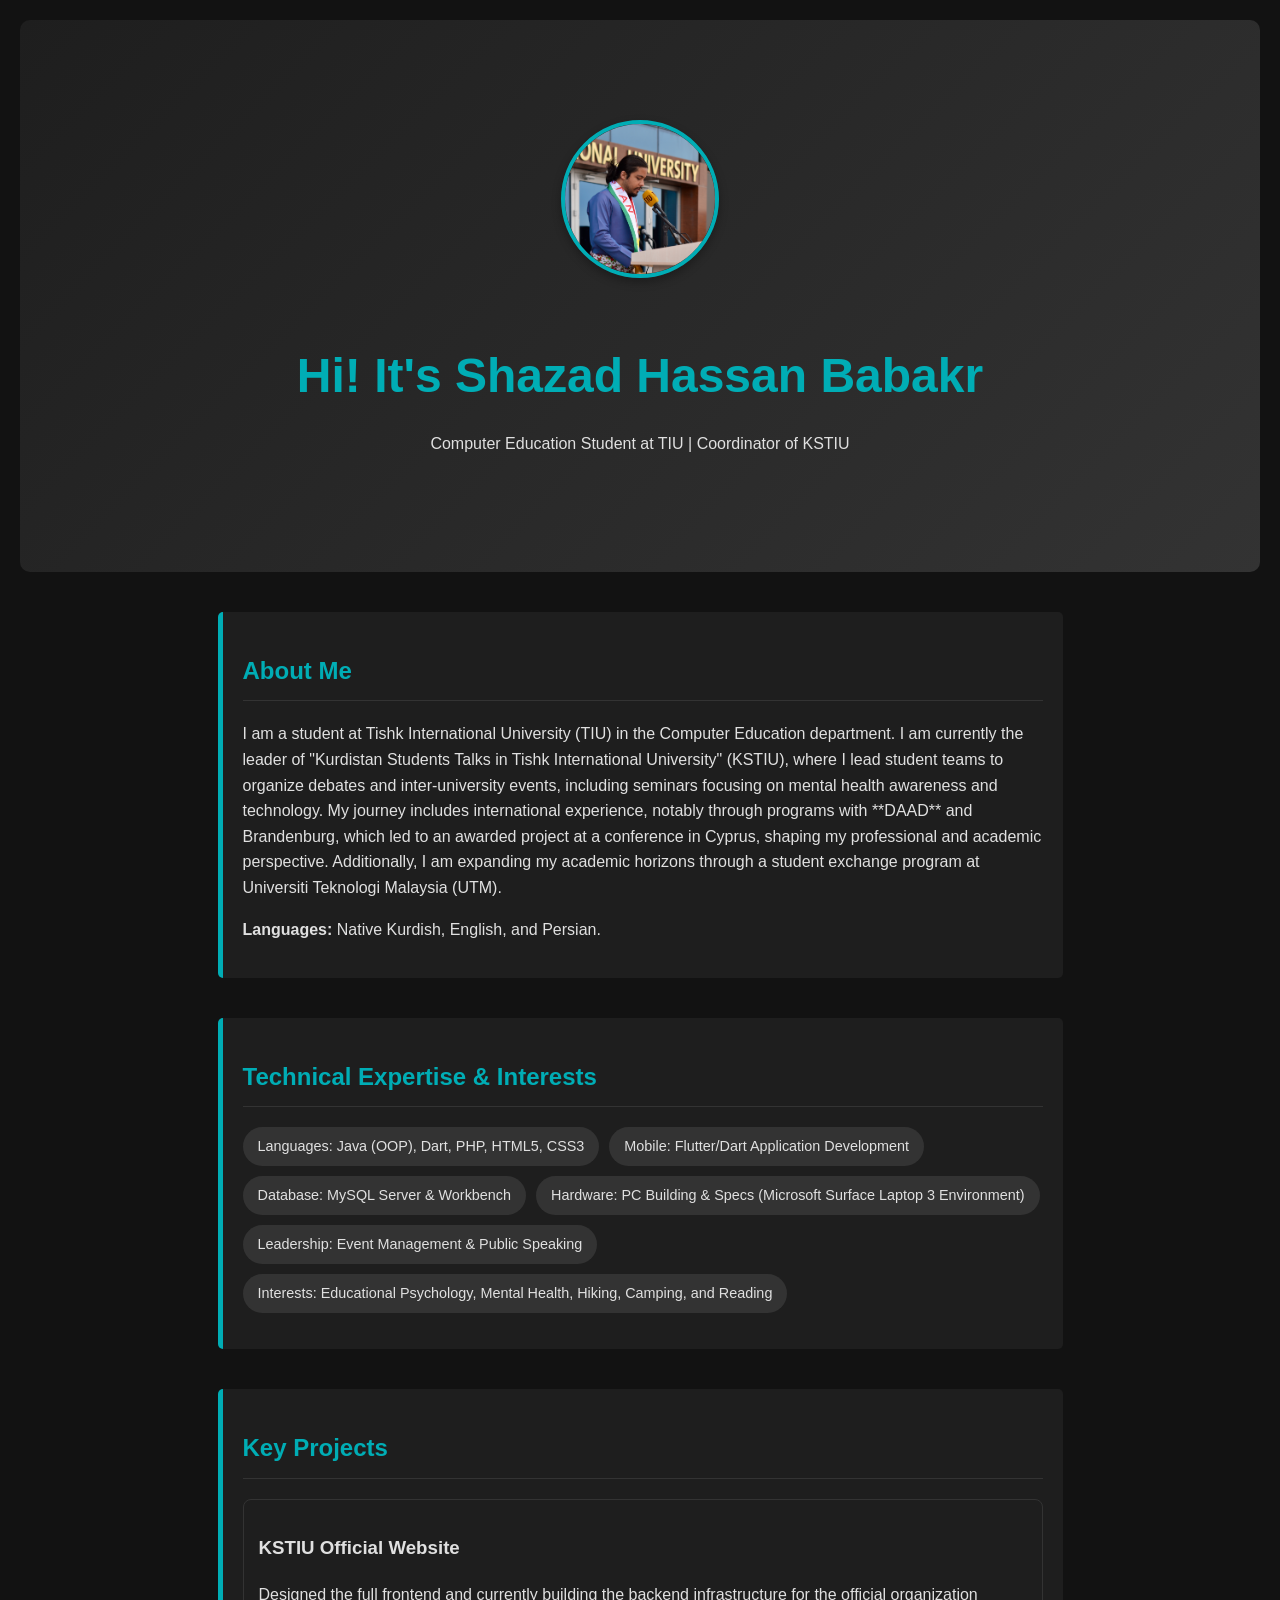
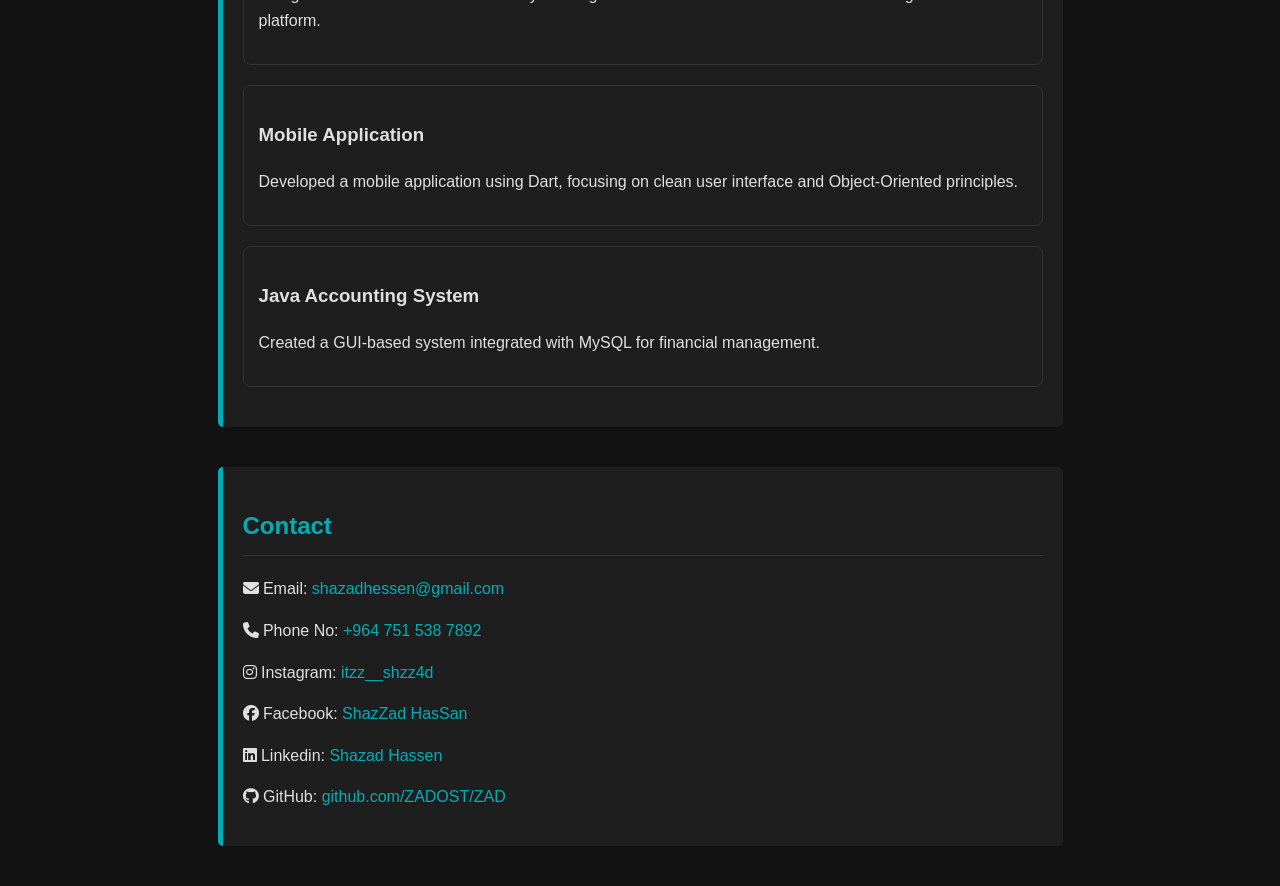
==== index.html @ 03231a44 "Updated index file content" ====
<!DOCTYPE html>
<html lang="en">
<head>
    <meta charset="UTF-8">
    <meta name="viewport" content="width=device-width, initial-scale=1.0">
    <title>ZAD | Personal Portfolio</title>
    <link rel="stylesheet" href="style.css">
    <link rel="stylesheet" href="https://cdnjs.cloudflare.com/ajax/libs/font-awesome/6.5.1/css/all.min.css">
</head>
<body>

    <header class="hero">
        <img src="mypic.jpg" alt="Shazad Hassan Babakr" class="profile-img">
        <h1>Hi! It's Shazad Hassan Babakr</h1>
        <p>Computer Education Student at TIU | Coordinator of KSTIU</p>
    </header>

    <section id="about">
        <h2>About Me</h2>
        <p>
            I am a student at Tishk International University (TIU) in the Computer Education department. 
            I am currently the leader of "Kurdistan Students Talks in Tishk International University" (KSTIU), 
            where I lead student teams to organize debates and inter-university events, including seminars focusing on mental health awareness and technology. 
            My journey includes international experience, notably through programs with **DAAD** and Brandenburg, which led to an awarded project at a conference in Cyprus, shaping my professional and academic perspective. 
            Additionally, I am expanding my academic horizons through a student exchange program at Universiti Teknologi Malaysia (UTM).
        </p>
        <p><strong>Languages:</strong> Native Kurdish, English, and Persian.</p>
    </section>

    <section id="skills">
        <h2>Technical Expertise & Interests</h2>
        <ul>
            <li>Languages: Java (OOP), Dart, PHP, HTML5, CSS3</li>
            <li>Mobile: Flutter/Dart Application Development</li>
            <li>Database: MySQL Server & Workbench</li>
            <li>Hardware: PC Building & Specs (Microsoft Surface Laptop 3 Environment)</li>
            <li>Leadership: Event Management & Public Speaking</li>
            <li>Interests: Educational Psychology, Mental Health, Hiking, Camping, and Reading</li>
        </ul>
    </section>

    <section id="projects">
        <h2>Key Projects</h2>
        <div class="project-card">
            <h3>KSTIU Official Website</h3>
            <p>Designed the full frontend and currently building the backend infrastructure for the official organization platform.</p>
        </div>
        <div class="project-card">
            <h3>Mobile Application</h3>
            <p>Developed a mobile application using Dart, focusing on clean user interface and Object-Oriented principles.</p>
        </div>
        <div class="project-card">
            <h3>Java Accounting System</h3>
            <p>Created a GUI-based system integrated with MySQL for financial management.</p>
        </div>
    </section>

    <footer id="contact">
        <h2>Contact</h2>
        <p><i class="fa-solid fa-envelope"></i> Email: <a href="mailto:shazadhessen@gmail.com">shazadhessen@gmail.com</a></p>
        <p><i class="fa-solid fa-phone"></i> Phone No: <a href="tel:+9647515387892">+964 751 538 7892</a></p>
        <p><i class="fa-brands fa-instagram"></i> Instagram: <a href="https://www.instagram.com/itzz__shzz4d/" target="_blank" rel="noopener">itzz__shzz4d</a></p>
        <p><i class="fa-brands fa-facebook"></i> Facebook: <a href="https://web.facebook.com/shazadhessen" target="_blank" rel="noopener">ShazZad HasSan</a></p>
        <p><i class="fa-brands fa-linkedin"></i> Linkedin: <a href="https://www.linkedin.com/in/shazad-hassan" target="_blank" rel="noopener">Shazad Hassen</a></p>
        <p><i class="fa-brands fa-github"></i> GitHub: <a href="https://github.com/ZADOST/ZAD">github.com/ZADOST/ZAD</a></p>
    </footer>

</body>
</html>
---- style.css ----
body {
    font-family: 'Segoe UI', Tahoma, Geneva, Verdana, sans-serif;
    line-height: 1.6;
    margin: 0;
    background-color: #121212;
    color: #e0e0e0;
    padding: 0 20px;
}

.profile-img {
    width: 150px;
    height: 150px;
    border-radius: 50%; 
    border: 4px solid #00adb5;
    margin-bottom: 20px;
    object-fit: cover; 
    box-shadow: 0 4px 10px rgba(0,0,0,0.3);
}

.hero {
    text-align: center;
    padding: 100px 20px;
    background: linear-gradient(135deg, #1e1e1e, #333);
    border-radius: 10px;
    margin-top: 20px;
}

.hero h1 {
    font-size: 3rem;
    color: #00adb5; 
    margin-bottom: 10px;
}

section, footer {
    max-width: 800px;
    margin: 40px auto;
    padding: 20px;
    background: #1e1e1e;
    border-left: 5px solid #00adb5;
    border-radius: 5px;
}

h2 {
    color: #00adb5;
    border-bottom: 1px solid #333;
    padding-bottom: 10px;
}

ul {
    list-style: none;
    padding: 0;
    display: flex;
    flex-wrap: wrap;
    gap: 10px;
}

li {
    background: #333;
    padding: 8px 15px;
    border-radius: 20px;
    font-size: 0.9rem;
}

.project-card {
    margin-bottom: 20px;
    padding: 15px;
    border: 1px solid #333;
    border-radius: 8px;
    transition: transform 0.3s ease;
}

.project-card:hover {
    transform: translateY(-5px);
    border-color: #00adb5;
}

a {
    color: #00adb5;
    text-decoration: none;
}

a:hover {
    text-decoration: underline;
}

@media (max-width: 600px) {
    .hero h1 {
        font-size: 2rem;
    }
    
    section {
        margin: 20px 10px;
    }
}
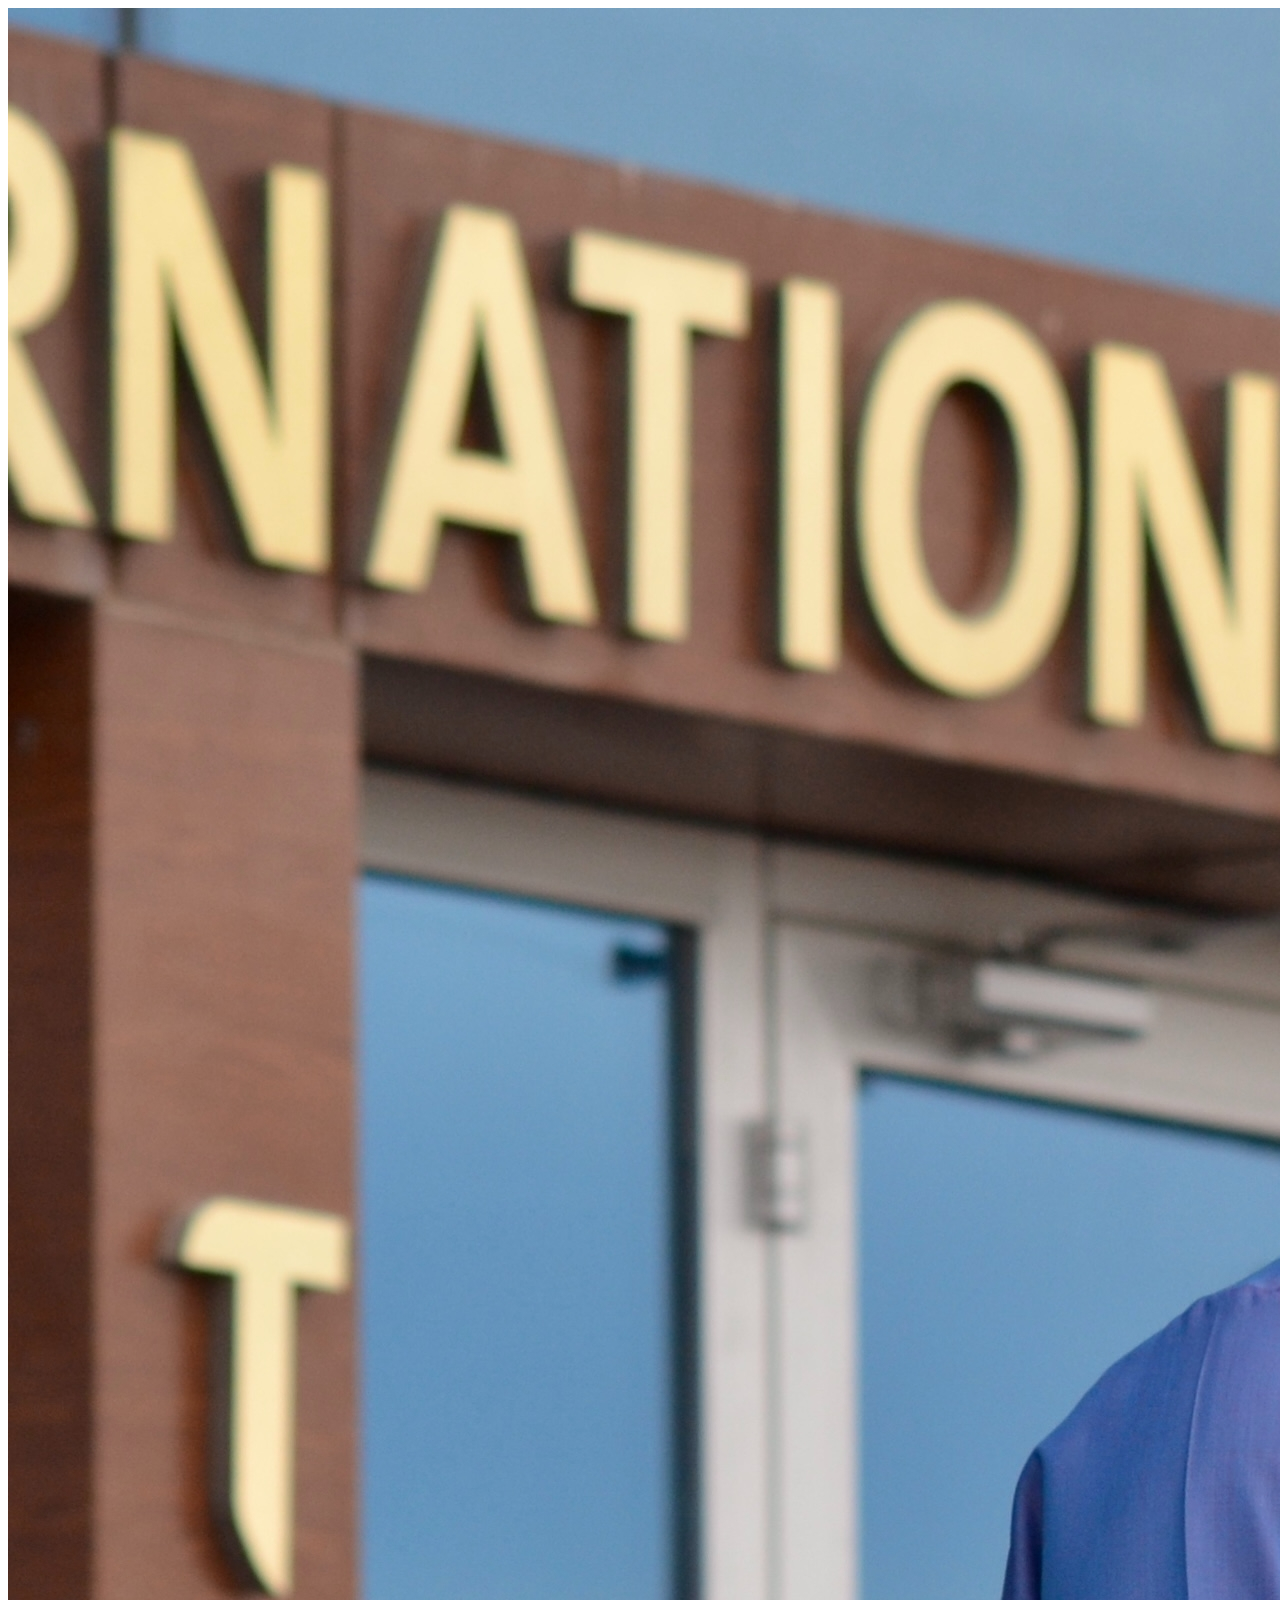
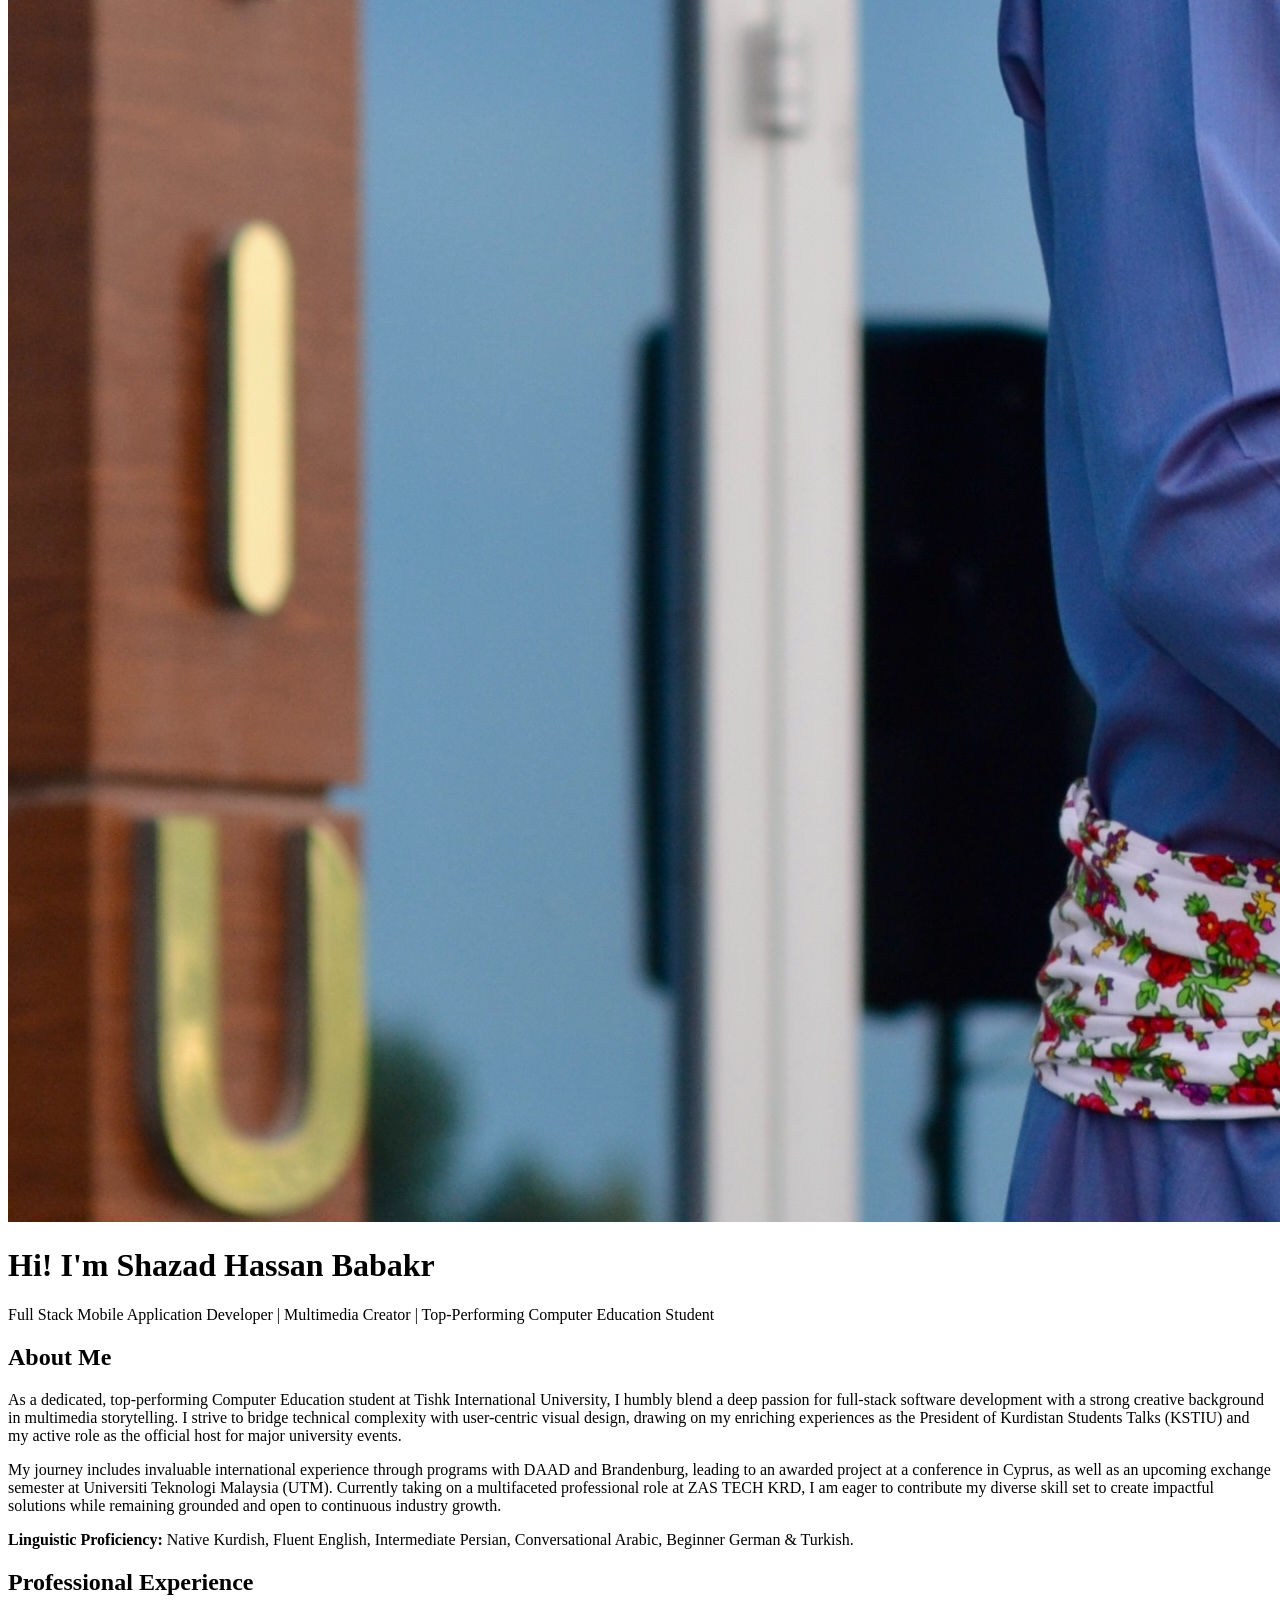
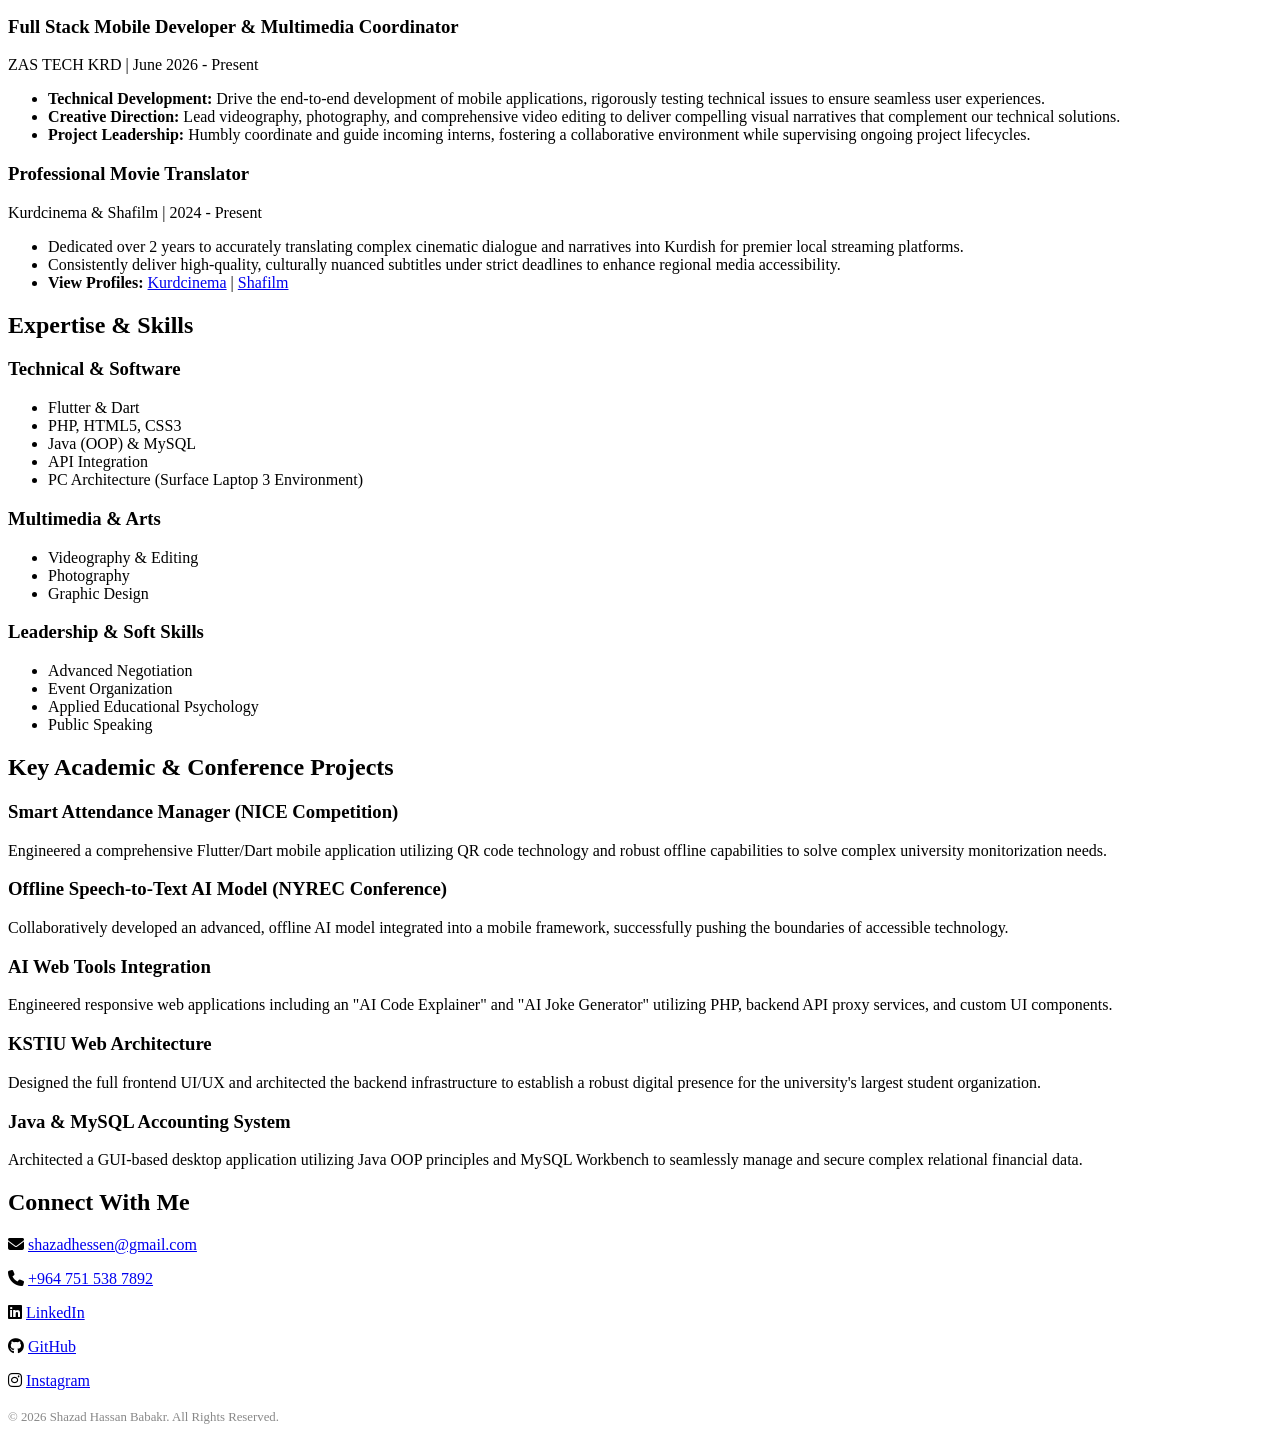
==== commit aced9173: "restructure portfolio" ====
--- a/index.html
+++ b/index.html
@@ -3,67 +3,124 @@
 <head>
     <meta charset="UTF-8">
     <meta name="viewport" content="width=device-width, initial-scale=1.0">
-    <title>ZAD | Personal Portfolio</title>
-    <link rel="stylesheet" href="style.css">
+    <title>Shazad Hassan Babakr | Full Stack Developer & Multimedia Creator</title>
+    <link rel="stylesheet" href="assets/css/style.css">
     <link rel="stylesheet" href="https://cdnjs.cloudflare.com/ajax/libs/font-awesome/6.5.1/css/all.min.css">
 </head>
 <body>
-
     <header class="hero">
-        <img src="mypic.jpg" alt="Shazad Hassan Babakr" class="profile-img">
-        <h1>Hi! It's Shazad Hassan Babakr</h1>
-        <p>Computer Education Student at TIU | Coordinator of KSTIU</p>
+        <img src="assets/img/mypic.jpg" alt="Shazad Hassan Babakr" class="profile-img">
+        <h1>Hi! I'm Shazad Hassan Babakr</h1>
+        <p>Full Stack Mobile Application Developer | Multimedia Creator | Top-Performing Computer Education Student</p>
     </header>
 
     <section id="about">
         <h2>About Me</h2>
         <p>
-            I am a student at Tishk International University (TIU) in the Computer Education department. 
-            I am currently the leader of "Kurdistan Students Talks in Tishk International University" (KSTIU), 
-            where I lead student teams to organize debates and inter-university events, including seminars focusing on mental health awareness and technology. 
-            My journey includes international experience, notably through programs with **DAAD** and Brandenburg, which led to an awarded project at a conference in Cyprus, shaping my professional and academic perspective. 
-            Additionally, I am expanding my academic horizons through a student exchange program at Universiti Teknologi Malaysia (UTM).
+            As a dedicated, top-performing Computer Education student at Tishk International University, I humbly blend a deep passion for full-stack software development with a strong creative background in multimedia storytelling. I strive to bridge technical complexity with user-centric visual design, drawing on my enriching experiences as the President of Kurdistan Students Talks (KSTIU) and my active role as the official host for major university events. 
         </p>
-        <p><strong>Languages:</strong> Native Kurdish, English, and Persian.</p>
+        <p>
+            My journey includes invaluable international experience through programs with DAAD and Brandenburg, leading to an awarded project at a conference in Cyprus, as well as an upcoming exchange semester at Universiti Teknologi Malaysia (UTM). Currently taking on a multifaceted professional role at ZAS TECH KRD, I am eager to contribute my diverse skill set to create impactful solutions while remaining grounded and open to continuous industry growth.
+        </p>
+        <p><strong>Linguistic Proficiency:</strong> Native Kurdish, Fluent English, Intermediate Persian, Conversational Arabic, Beginner German & Turkish.</p>
+    </section>
+
+    <section id="experience">
+        <h2>Professional Experience</h2>
+        
+        <div class="experience-card">
+            <h3>Full Stack Mobile Developer & Multimedia Coordinator</h3>
+            <p class="date-location">ZAS TECH KRD | June 2026 - Present</p>
+            <ul>
+                <li><strong>Technical Development:</strong> Drive the end-to-end development of mobile applications, rigorously testing technical issues to ensure seamless user experiences.</li>
+                <li><strong>Creative Direction:</strong> Lead videography, photography, and comprehensive video editing to deliver compelling visual narratives that complement our technical solutions.</li>
+                <li><strong>Project Leadership:</strong> Humbly coordinate and guide incoming interns, fostering a collaborative environment while supervising ongoing project lifecycles.</li>
+            </ul>
+        </div>
+
+        <div class="experience-card">
+            <h3>Professional Movie Translator</h3>
+            <p class="date-location">Kurdcinema & Shafilm | 2024 - Present</p>
+            <ul>
+                <li>Dedicated over 2 years to accurately translating complex cinematic dialogue and narratives into Kurdish for premier local streaming platforms.</li>
+                <li>Consistently deliver high-quality, culturally nuanced subtitles under strict deadlines to enhance regional media accessibility.</li>
+                <li><strong>View Profiles:</strong> <a href="https://kurdcinama.com/TranslatorDetail.aspx?userid=354" target="_blank" rel="noopener">Kurdcinema</a> | <a href="https://shafilm.vip/translator/%D8%B4%D8%A7%D8%B2%D8%A7%D8%AF%20%D8%AD%D8%B3%D9%86%20%D8%A8%D8%A7%D8%A8%D9%83%D8%B1-166" target="_blank" rel="noopener">Shafilm</a></li>
+            </ul>
+        </div>
     </section>
 
     <section id="skills">
-        <h2>Technical Expertise & Interests</h2>
-        <ul>
-            <li>Languages: Java (OOP), Dart, PHP, HTML5, CSS3</li>
-            <li>Mobile: Flutter/Dart Application Development</li>
-            <li>Database: MySQL Server & Workbench</li>
-            <li>Hardware: PC Building & Specs (Microsoft Surface Laptop 3 Environment)</li>
-            <li>Leadership: Event Management & Public Speaking</li>
-            <li>Interests: Educational Psychology, Mental Health, Hiking, Camping, and Reading</li>
-        </ul>
+        <h2>Expertise & Skills</h2>
+        <div class="skills-grid">
+            <div class="skill-category">
+                <h3>Technical & Software</h3>
+                <ul>
+                    <li>Flutter & Dart</li>
+                    <li>PHP, HTML5, CSS3</li>
+                    <li>Java (OOP) & MySQL</li>
+                    <li>API Integration</li>
+                    <li>PC Architecture (Surface Laptop 3 Environment)</li>
+                </ul>
+            </div>
+            <div class="skill-category">
+                <h3>Multimedia & Arts</h3>
+                <ul>
+                    <li>Videography & Editing</li>
+                    <li>Photography</li>
+                    <li>Graphic Design</li>
+                </ul>
+            </div>
+            <div class="skill-category">
+                <h3>Leadership & Soft Skills</h3>
+                <ul>
+                    <li>Advanced Negotiation</li>
+                    <li>Event Organization</li>
+                    <li>Applied Educational Psychology</li>
+                    <li>Public Speaking</li>
+                </ul>
+            </div>
+        </div>
     </section>
 
     <section id="projects">
-        <h2>Key Projects</h2>
+        <h2>Key Academic & Conference Projects</h2>
+        
         <div class="project-card">
-            <h3>KSTIU Official Website</h3>
-            <p>Designed the full frontend and currently building the backend infrastructure for the official organization platform.</p>
+            <h3>Smart Attendance Manager (NICE Competition)</h3>
+            <p>Engineered a comprehensive Flutter/Dart mobile application utilizing QR code technology and robust offline capabilities to solve complex university monitorization needs.</p>
         </div>
+
         <div class="project-card">
-            <h3>Mobile Application</h3>
-            <p>Developed a mobile application using Dart, focusing on clean user interface and Object-Oriented principles.</p>
+            <h3>Offline Speech-to-Text AI Model (NYREC Conference)</h3>
+            <p>Collaboratively developed an advanced, offline AI model integrated into a mobile framework, successfully pushing the boundaries of accessible technology.</p>
         </div>
+
         <div class="project-card">
-            <h3>Java Accounting System</h3>
-            <p>Created a GUI-based system integrated with MySQL for financial management.</p>
+            <h3>AI Web Tools Integration</h3>
+            <p>Engineered responsive web applications including an "AI Code Explainer" and "AI Joke Generator" utilizing PHP, backend API proxy services, and custom UI components.</p>
+        </div>
+
+        <div class="project-card">
+            <h3>KSTIU Web Architecture</h3>
+            <p>Designed the full frontend UI/UX and architected the backend infrastructure to establish a robust digital presence for the university's largest student organization.</p>
+        </div>
+
+        <div class="project-card">
+            <h3>Java & MySQL Accounting System</h3>
+            <p>Architected a GUI-based desktop application utilizing Java OOP principles and MySQL Workbench to seamlessly manage and secure complex relational financial data.</p>
         </div>
     </section>
 
     <footer id="contact">
-        <h2>Contact</h2>
-        <p><i class="fa-solid fa-envelope"></i> Email: <a href="mailto:shazadhessen@gmail.com">shazadhessen@gmail.com</a></p>
-        <p><i class="fa-solid fa-phone"></i> Phone No: <a href="tel:+9647515387892">+964 751 538 7892</a></p>
-        <p><i class="fa-brands fa-instagram"></i> Instagram: <a href="https://www.instagram.com/itzz__shzz4d/" target="_blank" rel="noopener">itzz__shzz4d</a></p>
-        <p><i class="fa-brands fa-facebook"></i> Facebook: <a href="https://web.facebook.com/shazadhessen" target="_blank" rel="noopener">ShazZad HasSan</a></p>
-        <p><i class="fa-brands fa-linkedin"></i> Linkedin: <a href="https://www.linkedin.com/in/shazad-hassan" target="_blank" rel="noopener">Shazad Hassen</a></p>
-        <p><i class="fa-brands fa-github"></i> GitHub: <a href="https://github.com/ZADOST/ZAD">github.com/ZADOST/ZAD</a></p>
+        <h2>Connect With Me</h2>
+        <div class="contact-links">
+            <p><i class="fa-solid fa-envelope"></i> <a href="mailto:shazadhessen@gmail.com">shazadhessen@gmail.com</a></p>
+            <p><i class="fa-solid fa-phone"></i> <a href="tel:+9647515387892">+964 751 538 7892</a></p>
+            <p><i class="fa-brands fa-linkedin"></i> <a href="https://www.linkedin.com/in/shazad-babakr" target="_blank" rel="noopener">LinkedIn</a></p>
+            <p><i class="fa-brands fa-github"></i> <a href="https://github.com/ZADOST/ZAD" target="_blank" rel="noopener">GitHub</a></p>
+            <p><i class="fa-brands fa-instagram"></i> <a href="https://www.instagram.com/itzz__shzz4d/" target="_blank" rel="noopener">Instagram</a></p>
+        </div>
+        <p style="margin-top: 20px; font-size: 0.8rem; color: #888;">© 2026 Shazad Hassan Babakr. All Rights Reserved.</p>
     </footer>
-
 </body>
 </html>
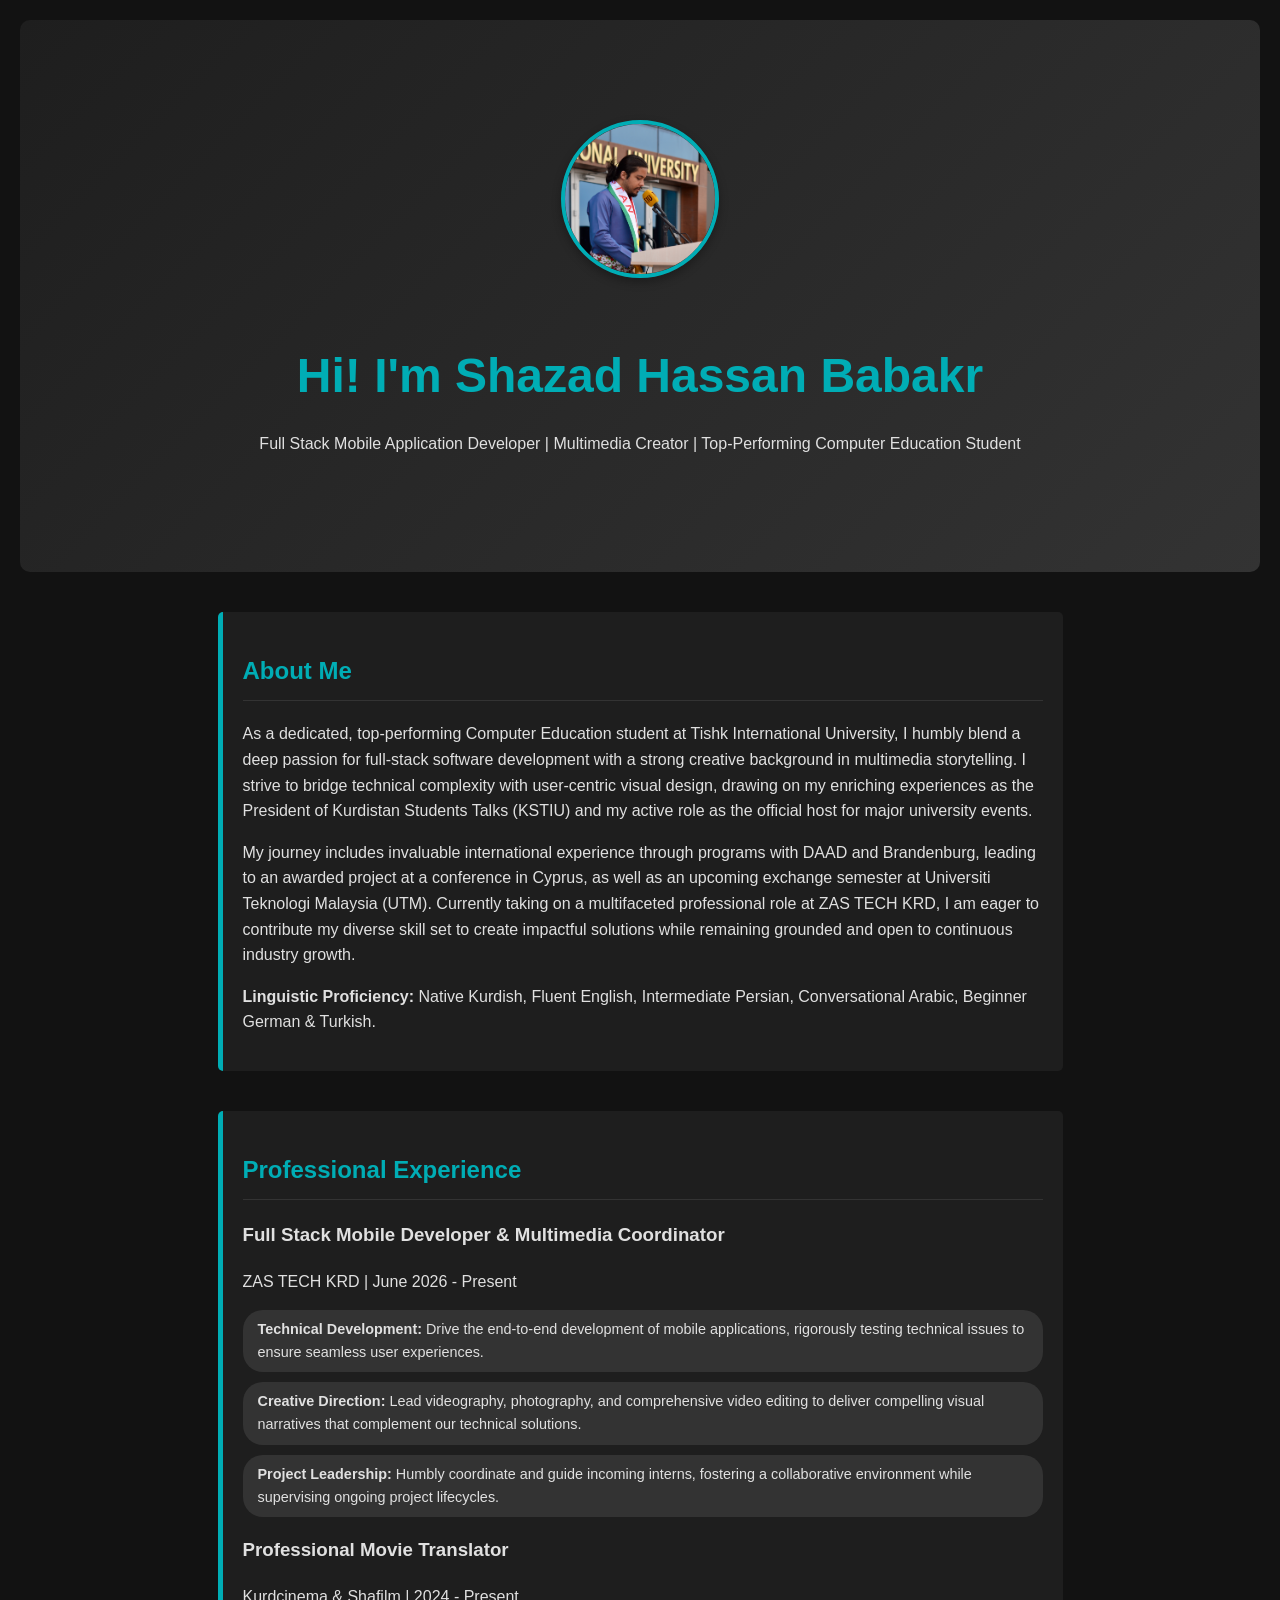
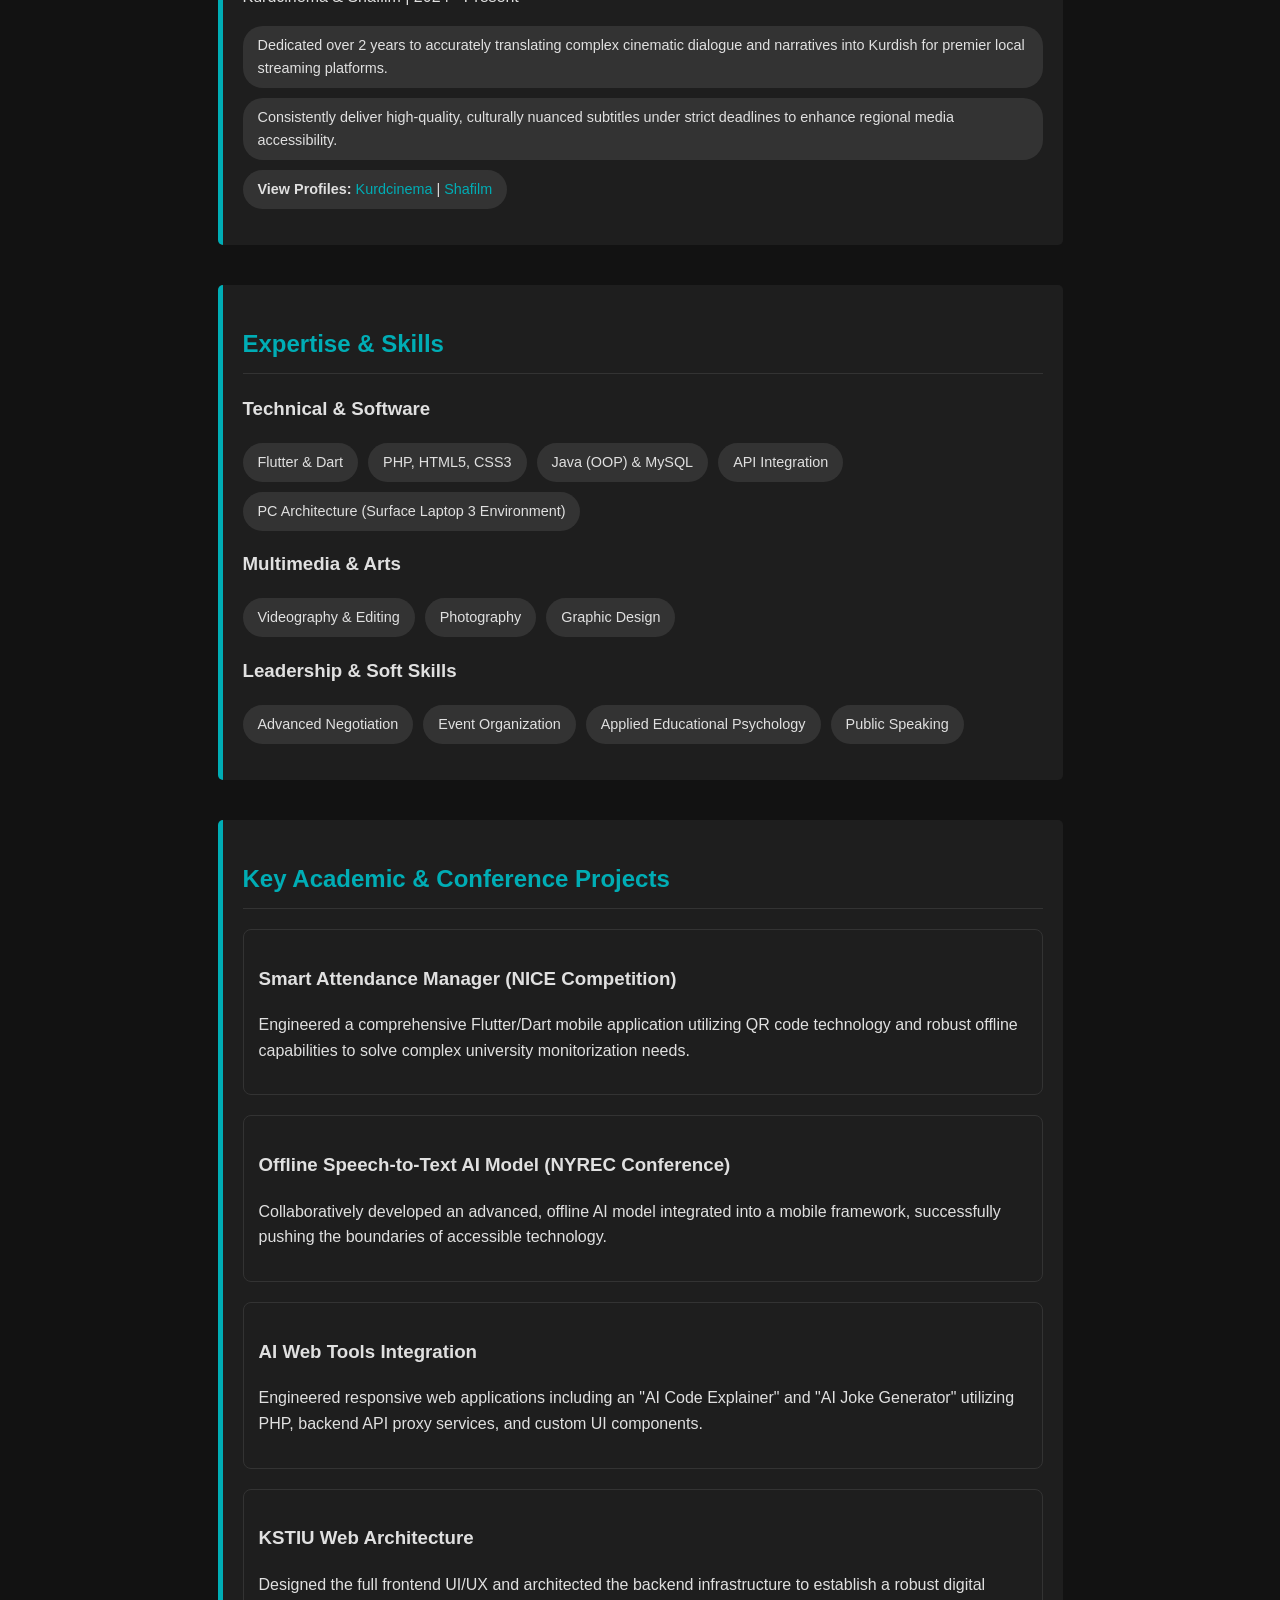
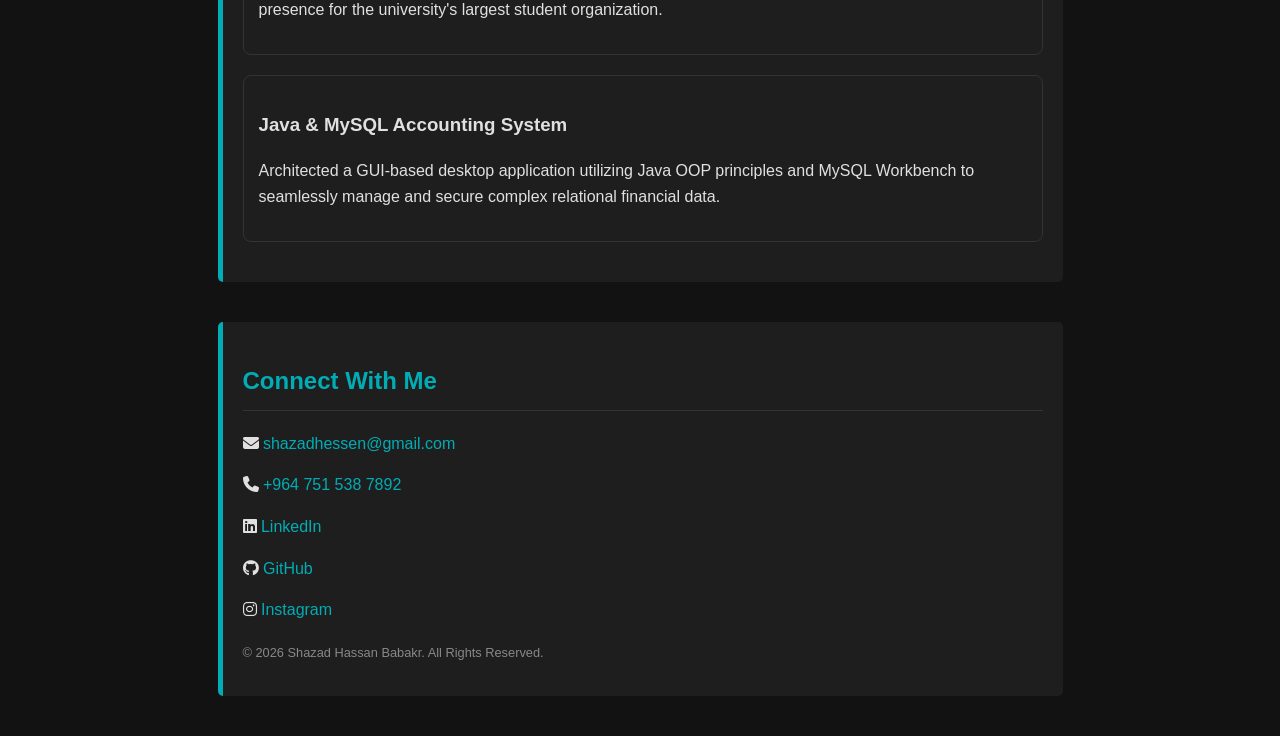
==== commit b54aabac: "fixing the image root routing paths and css" ====
--- a/index.html
+++ b/index.html
@@ -4,12 +4,14 @@
     <meta charset="UTF-8">
     <meta name="viewport" content="width=device-width, initial-scale=1.0">
     <title>Shazad Hassan Babakr | Full Stack Developer & Multimedia Creator</title>
-    <link rel="stylesheet" href="assets/css/style.css">
+    <!-- Corrected CSS Path -->
+    <link rel="stylesheet" href="style.css">
     <link rel="stylesheet" href="https://cdnjs.cloudflare.com/ajax/libs/font-awesome/6.5.1/css/all.min.css">
 </head>
 <body>
     <header class="hero">
-        <img src="assets/img/mypic.jpg" alt="Shazad Hassan Babakr" class="profile-img">
+        <!-- Corrected Image Path -->
+        <img src="mypic.jpg" alt="Shazad Hassan Babakr" class="profile-img">
         <h1>Hi! I'm Shazad Hassan Babakr</h1>
         <p>Full Stack Mobile Application Developer | Multimedia Creator | Top-Performing Computer Education Student</p>
     </header>
--- a/style.css
+++ b/style.css
@@ -0,0 +1,94 @@
+body {
+    font-family: 'Segoe UI', Tahoma, Geneva, Verdana, sans-serif;
+    line-height: 1.6;
+    margin: 0;
+    background-color: #121212;
+    color: #e0e0e0;
+    padding: 0 20px;
+}
+
+.profile-img {
+    width: 150px;
+    height: 150px;
+    border-radius: 50%; 
+    border: 4px solid #00adb5;
+    margin-bottom: 20px;
+    object-fit: cover; 
+    box-shadow: 0 4px 10px rgba(0,0,0,0.3);
+}
+
+.hero {
+    text-align: center;
+    padding: 100px 20px;
+    background: linear-gradient(135deg, #1e1e1e, #333);
+    border-radius: 10px;
+    margin-top: 20px;
+}
+
+.hero h1 {
+    font-size: 3rem;
+    color: #00adb5; 
+    margin-bottom: 10px;
+}
+
+section, footer {
+    max-width: 800px;
+    margin: 40px auto;
+    padding: 20px;
+    background: #1e1e1e;
+    border-left: 5px solid #00adb5;
+    border-radius: 5px;
+}
+
+h2 {
+    color: #00adb5;
+    border-bottom: 1px solid #333;
+    padding-bottom: 10px;
+}
+
+ul {
+    list-style: none;
+    padding: 0;
+    display: flex;
+    flex-wrap: wrap;
+    gap: 10px;
+}
+
+li {
+    background: #333;
+    padding: 8px 15px;
+    border-radius: 20px;
+    font-size: 0.9rem;
+}
+
+.project-card {
+    margin-bottom: 20px;
+    padding: 15px;
+    border: 1px solid #333;
+    border-radius: 8px;
+    transition: transform 0.3s ease;
+}
+
+.project-card:hover {
+    transform: translateY(-5px);
+    border-color: #00adb5;
+}
+
+a {
+    color: #00adb5;
+    text-decoration: none;
+}
+
+a:hover {
+    text-decoration: underline;
+}
+
+@media (max-width: 600px) {
+    .hero h1 {
+        font-size: 2rem;
+    }
+    
+    section {
+        margin: 20px 10px;
+    }
+}
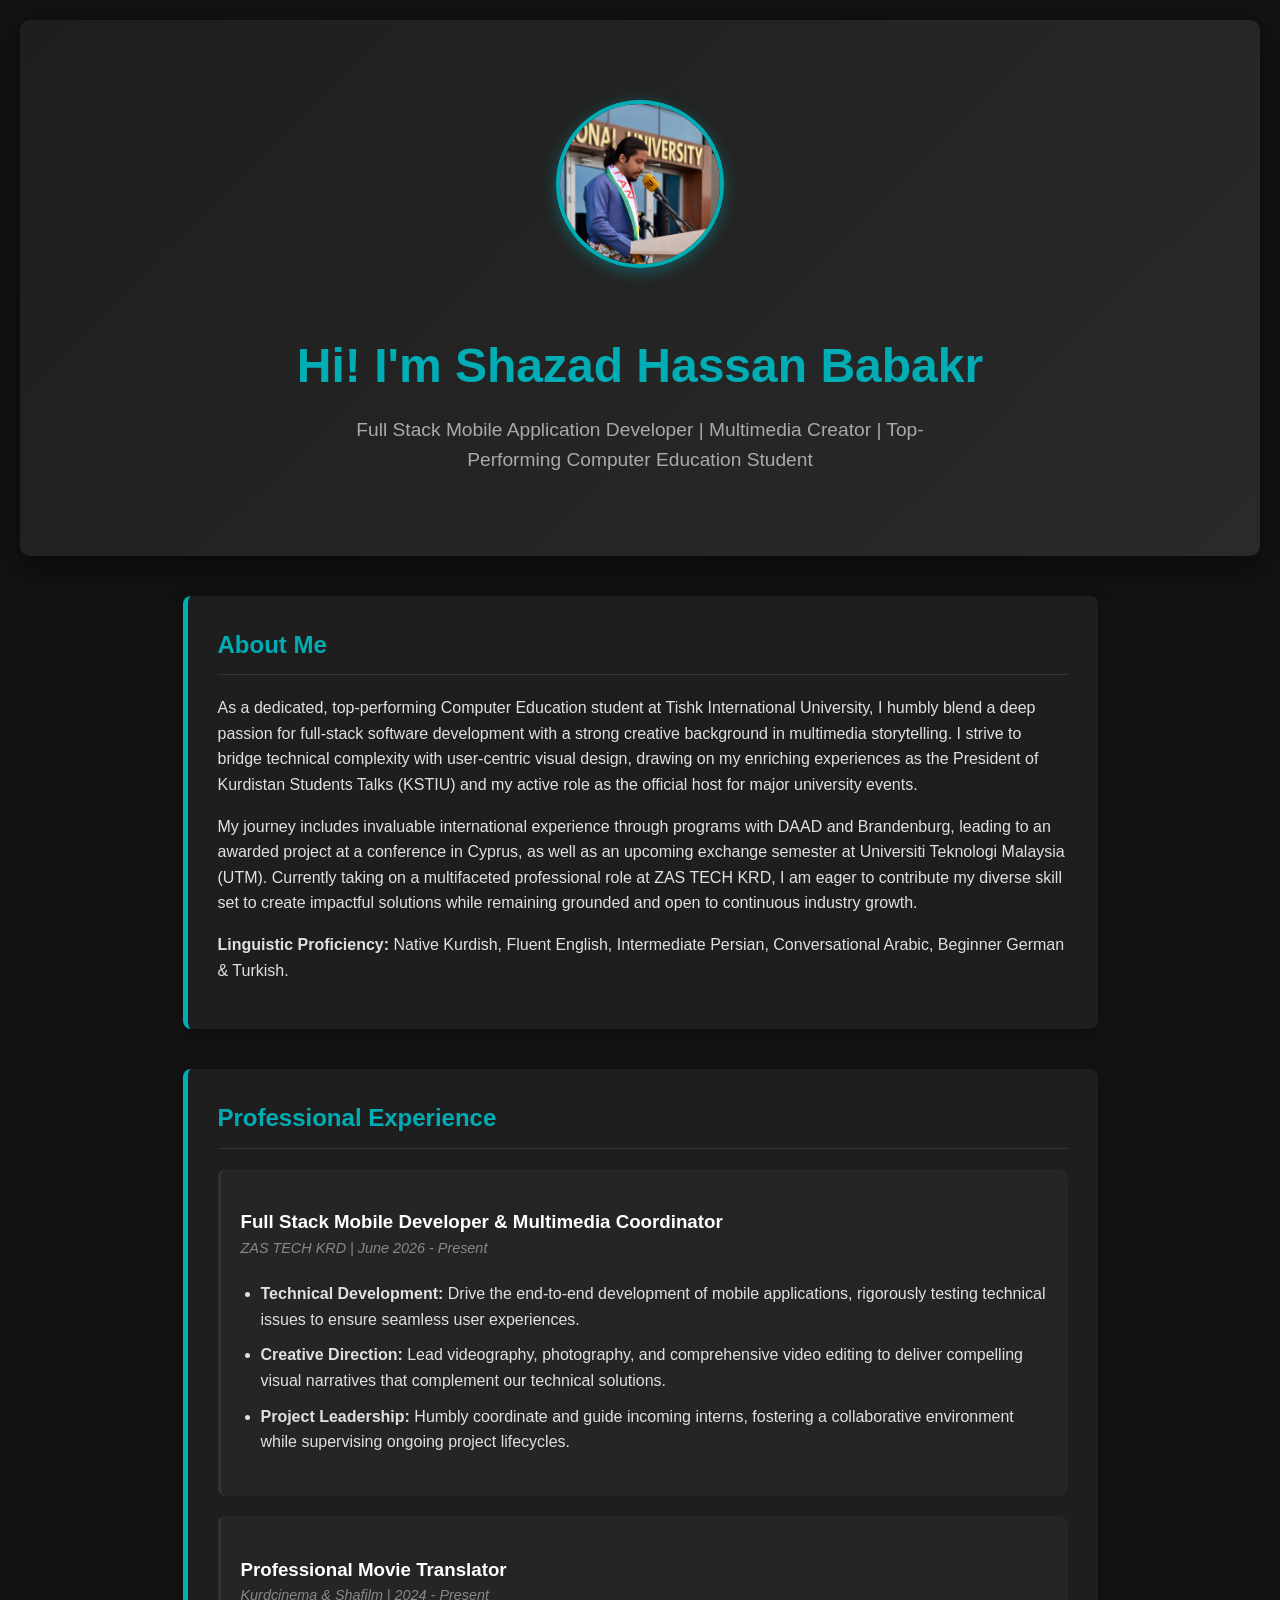
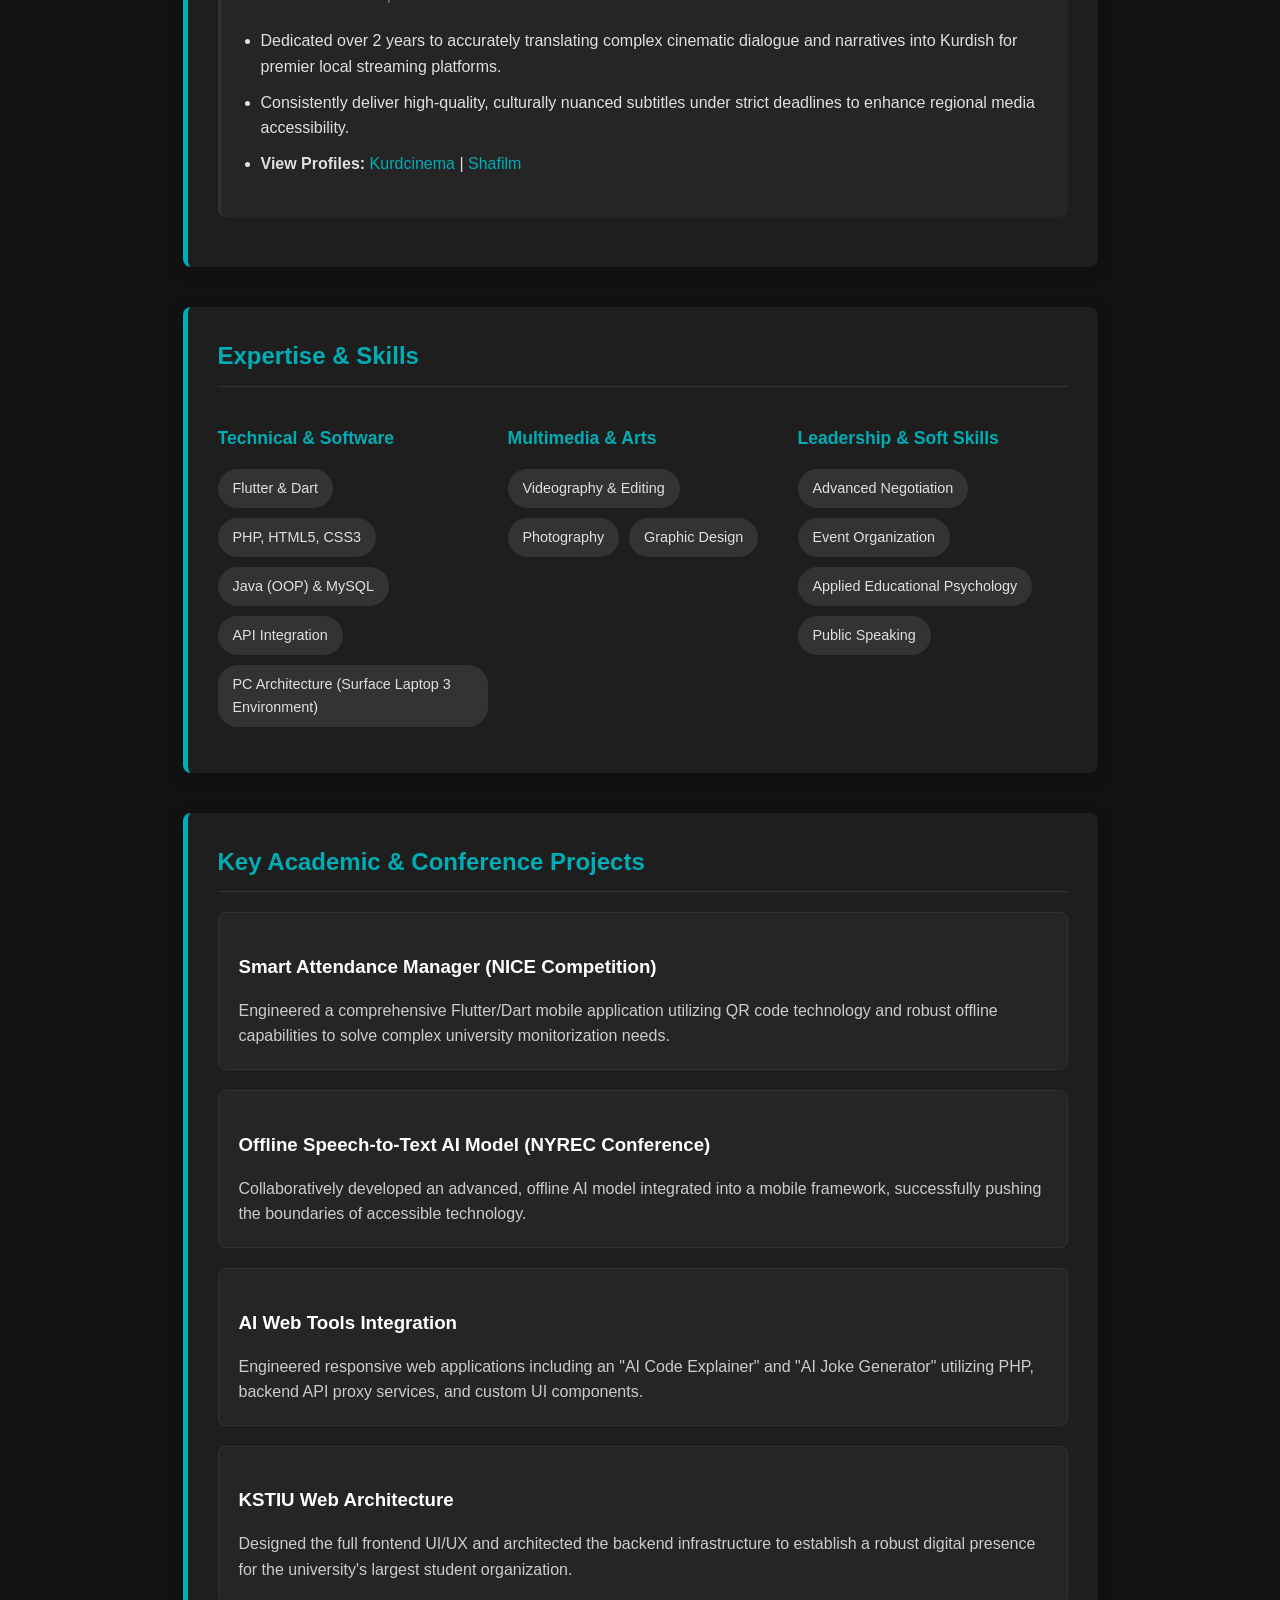
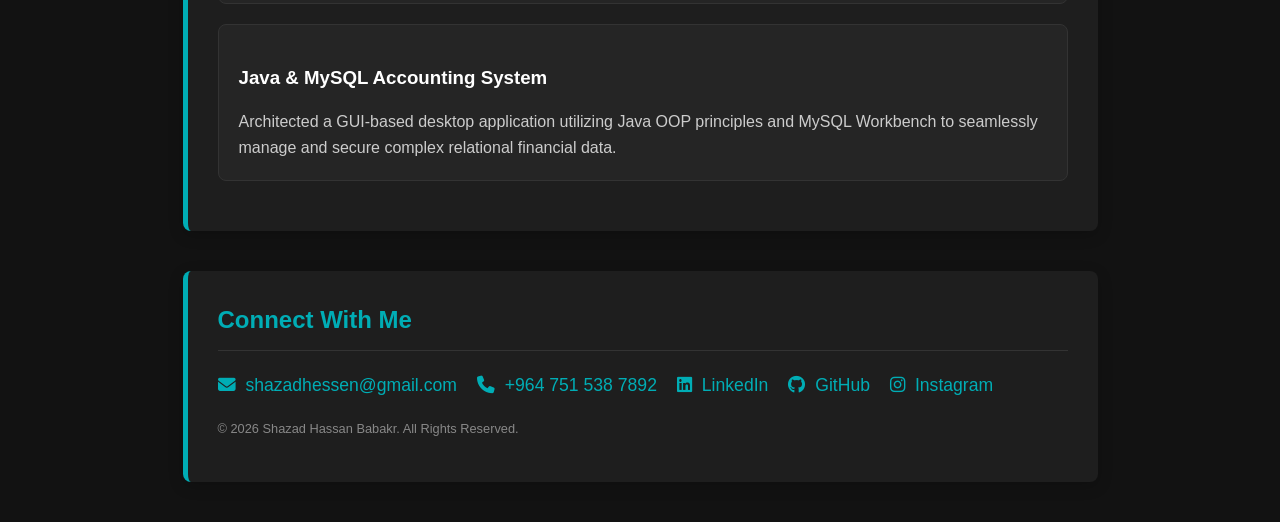
==== commit 5b7d30f4: "correcting some paths again" ====
--- a/index.html
+++ b/index.html
@@ -4,14 +4,14 @@
     <meta charset="UTF-8">
     <meta name="viewport" content="width=device-width, initial-scale=1.0">
     <title>Shazad Hassan Babakr | Full Stack Developer & Multimedia Creator</title>
-    <!-- Corrected CSS Path -->
-    <link rel="stylesheet" href="style.css">
+    <!-- Corrected CSS Path based on your VS Code tree -->
+    <link rel="stylesheet" href="assets/style.css">
     <link rel="stylesheet" href="https://cdnjs.cloudflare.com/ajax/libs/font-awesome/6.5.1/css/all.min.css">
 </head>
 <body>
     <header class="hero">
-        <!-- Corrected Image Path -->
-        <img src="mypic.jpg" alt="Shazad Hassan Babakr" class="profile-img">
+        <!-- Corrected Image Path based on your VS Code tree -->
+        <img src="assets/img/mypic.jpg" alt="Shazad Hassan Babakr" class="profile-img">
         <h1>Hi! I'm Shazad Hassan Babakr</h1>
         <p>Full Stack Mobile Application Developer | Multimedia Creator | Top-Performing Computer Education Student</p>
     </header>
--- a/assets/style.css
+++ b/assets/style.css
@@ -0,0 +1,212 @@
+/* Core Styling & Variables */
+body {
+    font-family: 'Segoe UI', Tahoma, Geneva, Verdana, sans-serif;
+    line-height: 1.6;
+    margin: 0;
+    background-color: #121212;
+    color: #e0e0e0;
+    padding: 0 20px;
+}
+
+/* Typography & Links */
+h2 {
+    color: #00adb5;
+    border-bottom: 1px solid #333;
+    padding-bottom: 10px;
+    margin-top: 0;
+}
+
+h3 {
+    color: #ffffff;
+    margin-bottom: 5px;
+}
+
+a {
+    color: #00adb5;
+    text-decoration: none;
+    transition: color 0.3s ease;
+}
+
+a:hover {
+    text-decoration: underline;
+    color: #007d85;
+}
+
+/* Hero Section */
+.hero {
+    text-align: center;
+    padding: 80px 20px;
+    background: linear-gradient(135deg, #1e1e1e, #2a2a2a);
+    border-radius: 10px;
+    margin-top: 20px;
+    box-shadow: 0 10px 30px rgba(0, 0, 0, 0.5);
+}
+
+.profile-img {
+    width: 160px;
+    height: 160px;
+    border-radius: 50%;
+    border: 4px solid #00adb5;
+    margin-bottom: 20px;
+    object-fit: cover;
+    box-shadow: 0 4px 15px rgba(0, 173, 181, 0.4);
+    transition: transform 0.3s ease;
+}
+
+.profile-img:hover {
+    transform: scale(1.05);
+}
+
+.hero h1 {
+    font-size: 3rem;
+    color: #00adb5;
+    margin-bottom: 10px;
+}
+
+.hero p {
+    font-size: 1.2rem;
+    color: #aaaaaa;
+    max-width: 600px;
+    margin: 0 auto;
+}
+
+/* Sections Configuration */
+section, footer {
+    max-width: 850px;
+    margin: 40px auto;
+    padding: 30px;
+    background: #1e1e1e;
+    border-left: 5px solid #00adb5;
+    border-radius: 8px;
+    box-shadow: 0 4px 15px rgba(0, 0, 0, 0.2);
+}
+
+/* Experience Cards */
+.experience-card {
+    background: #252525;
+    padding: 20px;
+    border-radius: 8px;
+    margin-bottom: 20px;
+    border-left: 3px solid #333;
+    transition: border-color 0.3s ease;
+}
+
+.experience-card:hover {
+    border-left-color: #00adb5;
+}
+
+.date-location {
+    font-size: 0.9rem;
+    color: #888;
+    margin-top: -5px;
+    margin-bottom: 15px;
+    font-style: italic;
+}
+
+.experience-card ul {
+    display: block;
+    list-style-type: disc;
+    padding-left: 20px;
+}
+
+.experience-card li {
+    background: none;
+    padding: 5px 0;
+    border-radius: 0;
+    font-size: 1rem;
+}
+
+/* Skills Grid */
+.skills-grid {
+    display: grid;
+    grid-template-columns: repeat(auto-fit, minmax(250px, 1fr));
+    gap: 20px;
+    margin-top: 20px;
+}
+
+.skill-category h3 {
+    font-size: 1.1rem;
+    color: #00adb5;
+    margin-bottom: 15px;
+}
+
+/* Lists */
+ul {
+    list-style: none;
+    padding: 0;
+    display: flex;
+    flex-wrap: wrap;
+    gap: 10px;
+}
+
+li {
+    background: #333;
+    padding: 8px 15px;
+    border-radius: 20px;
+    font-size: 0.9rem;
+    color: #e0e0e0;
+}
+
+/* Project Cards */
+.project-card {
+    margin-bottom: 20px;
+    padding: 20px;
+    background: #252525;
+    border: 1px solid #333;
+    border-radius: 8px;
+    transition: all 0.3s ease;
+}
+
+.project-card:hover {
+    transform: translateY(-5px);
+    border-color: #00adb5;
+    box-shadow: 0 8px 20px rgba(0, 0, 0, 0.4);
+}
+
+.project-card p {
+    margin-bottom: 0;
+    color: #cccccc;
+}
+
+/* Footer & Contact */
+.contact-links {
+    display: flex;
+    flex-wrap: wrap;
+    gap: 20px;
+    margin-top: 15px;
+}
+
+.contact-links p {
+    margin: 0;
+    font-size: 1.1rem;
+}
+
+.contact-links i {
+    color: #00adb5;
+    margin-right: 5px;
+}
+
+/* Responsive Design */
+@media (max-width: 600px) {
+    .hero h1 {
+        font-size: 2.2rem;
+    }
+    
+    .hero p {
+        font-size: 1rem;
+    }
+    
+    section, footer {
+        margin: 20px 10px;
+        padding: 20px;
+    }
+
+    .skills-grid {
+        grid-template-columns: 1fr;
+    }
+    
+    .contact-links {
+        flex-direction: column;
+        gap: 10px;
+    }
+}
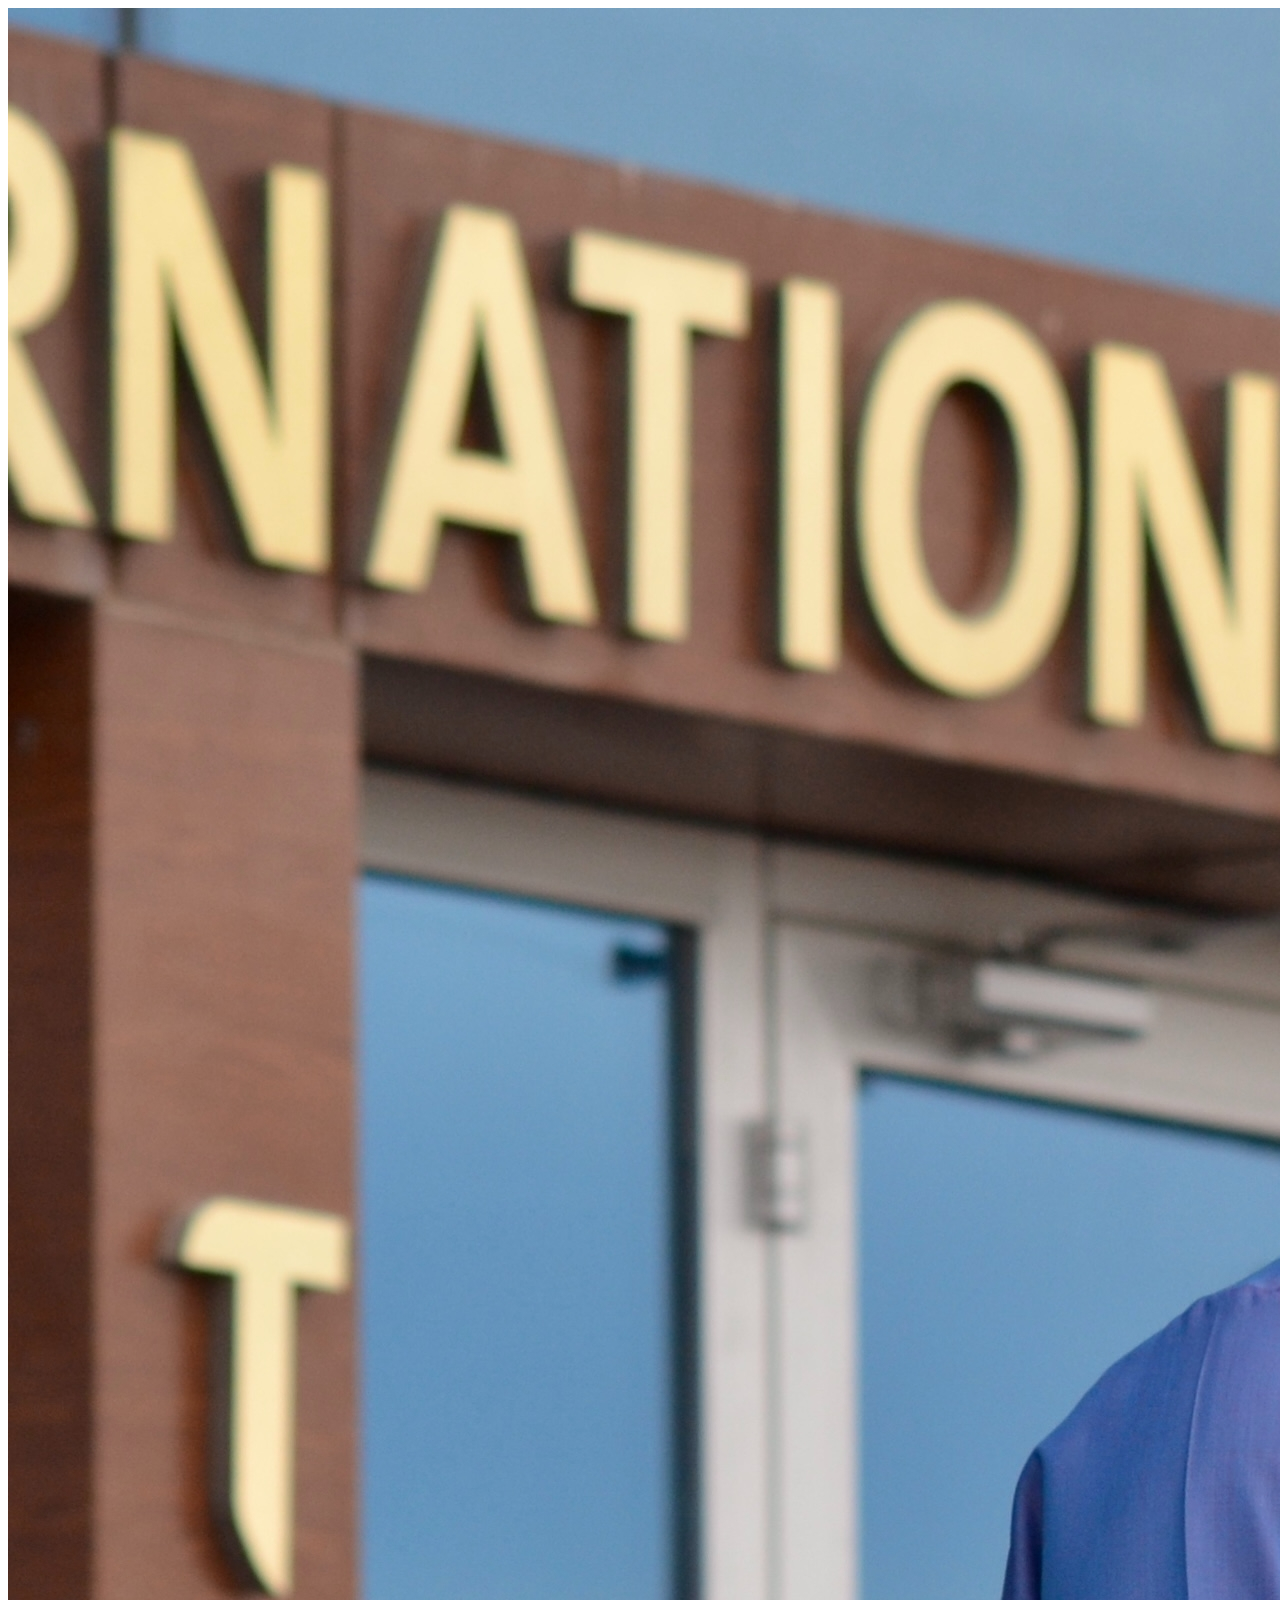
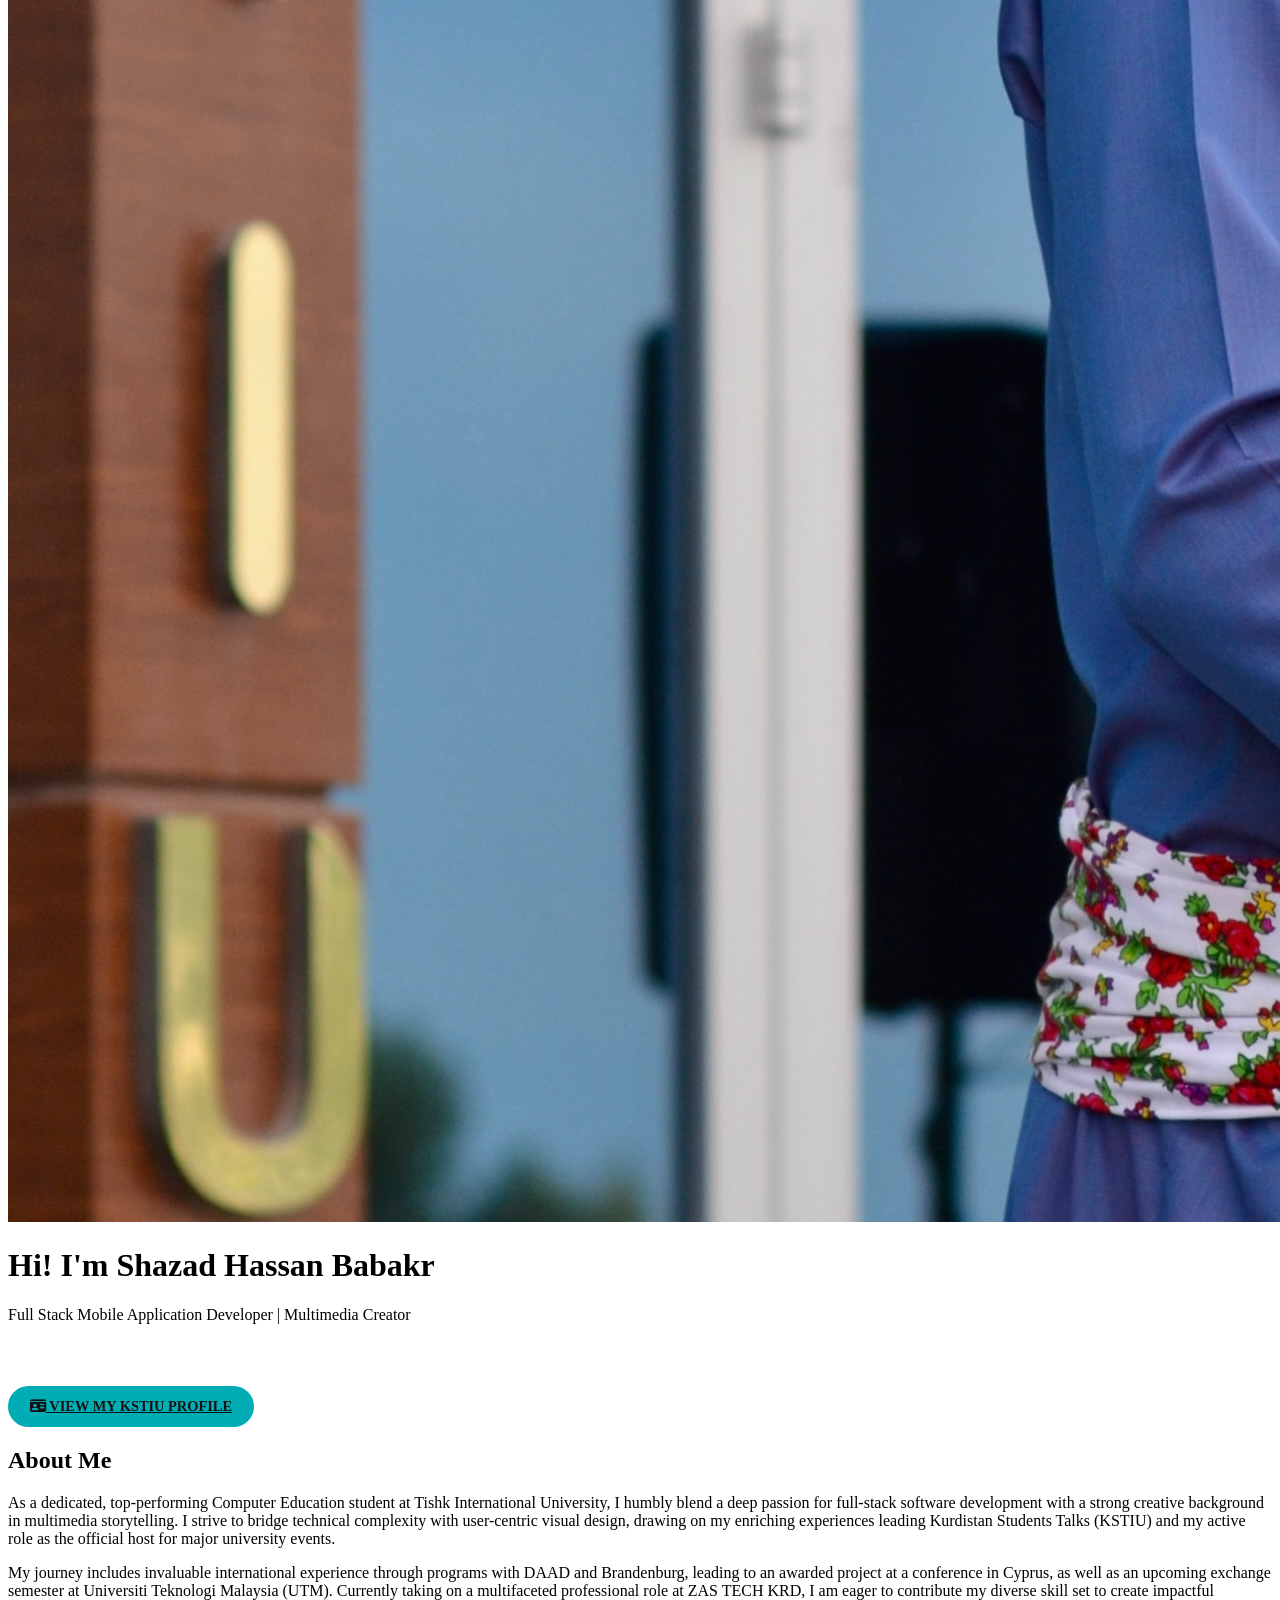
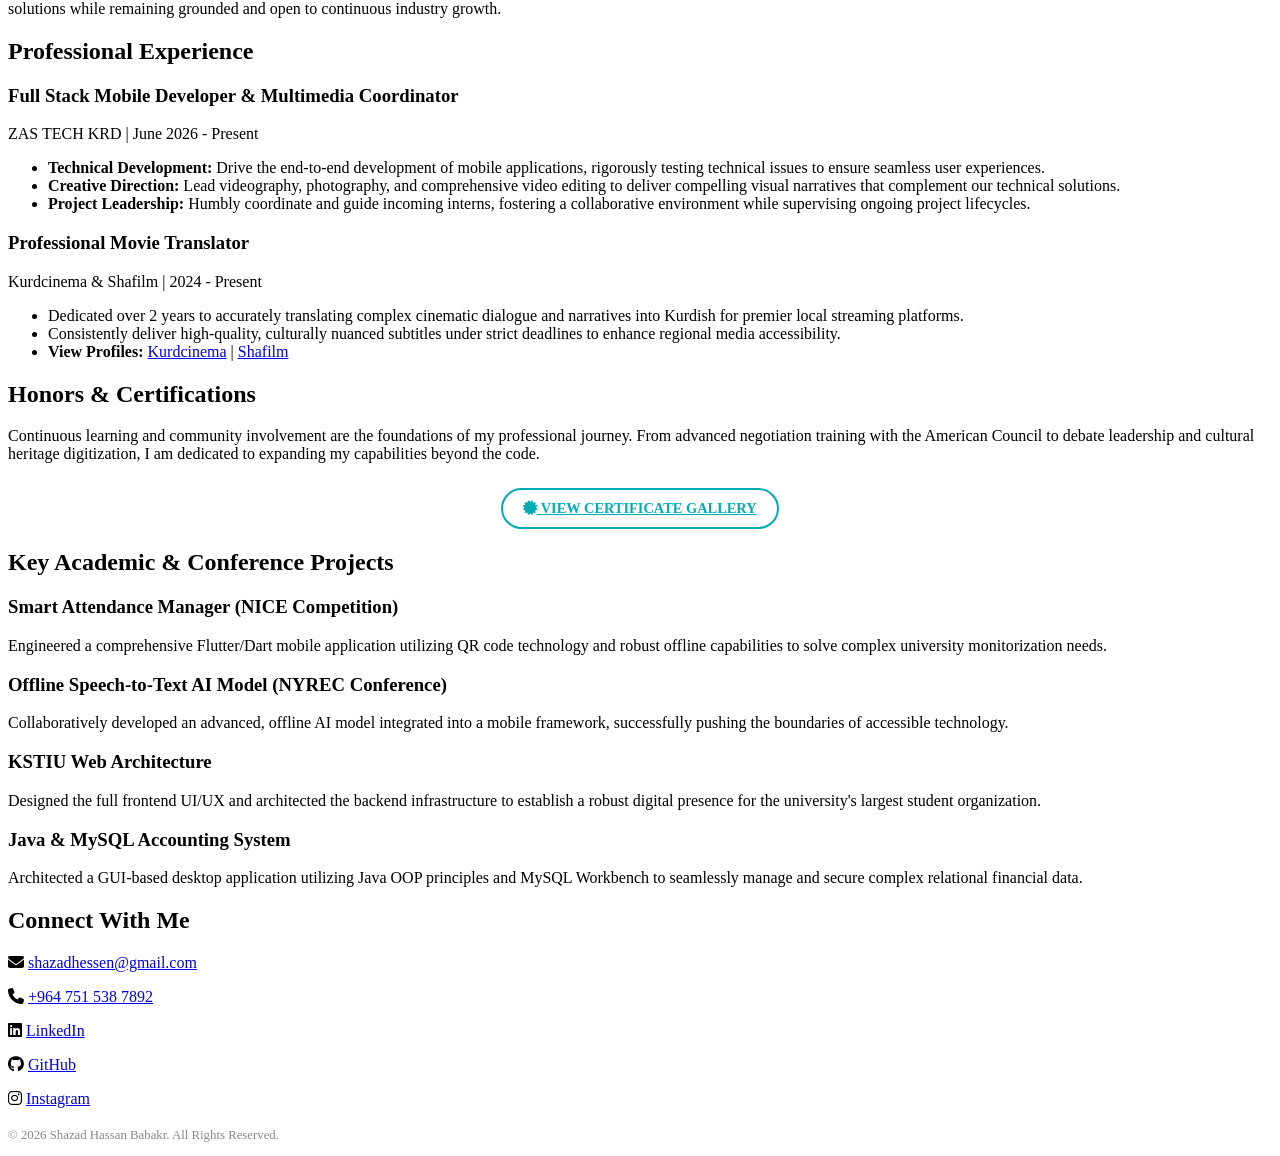
==== commit 3661ebd0: "implement js scroll animations and dedicated page for certificates" ====
--- a/index.html
+++ b/index.html
@@ -3,31 +3,41 @@
 <head>
     <meta charset="UTF-8">
     <meta name="viewport" content="width=device-width, initial-scale=1.0">
-    <title>Shazad Hassan Babakr | Full Stack Developer & Multimedia Creator</title>
-    <!-- Corrected CSS Path based on your VS Code tree -->
+    <title>Shazad Hassan Babakr | Full Stack Developer</title>
     <link rel="stylesheet" href="assets/style.css">
     <link rel="stylesheet" href="https://cdnjs.cloudflare.com/ajax/libs/font-awesome/6.5.1/css/all.min.css">
 </head>
 <body>
-    <header class="hero">
-        <!-- Corrected Image Path based on your VS Code tree -->
-        <img src="assets/img/mypic.jpg" alt="Shazad Hassan Babakr" class="profile-img">
+    <div id="imageModal" class="modal">
+        <span class="close-modal">&times;</span>
+        <img class="modal-content" id="fullScreenImg">
+        <div id="modalCaption">Shazad Hassan Babakr - Hosting at TIU</div>
+    </div>
+
+    <header class="hero fade-in-section">
+        <img src="assets/img/mypic.jpg" alt="Shazad Hassan Babakr" class="profile-img" id="heroImage" title="Click to view full screen">
         <h1>Hi! I'm Shazad Hassan Babakr</h1>
-        <p>Full Stack Mobile Application Developer | Multimedia Creator | Top-Performing Computer Education Student</p>
+        <p>Full Stack Mobile Application Developer | Multimedia Creator</p>
+        <p class="kstiu-role">CTO, Coordinator & Organizer of KSTIU</p>
+        
+        <div class="hero-actions">
+            <a href="https://kstiu.tiu.edu.iq/organizers" target="_blank" rel="noopener" class="btn-primary">
+                <i class="fa-solid fa-id-card"></i> View My KSTIU Profile
+            </a>
+        </div>
     </header>
 
-    <section id="about">
+    <section id="about" class="fade-in-section">
         <h2>About Me</h2>
         <p>
-            As a dedicated, top-performing Computer Education student at Tishk International University, I humbly blend a deep passion for full-stack software development with a strong creative background in multimedia storytelling. I strive to bridge technical complexity with user-centric visual design, drawing on my enriching experiences as the President of Kurdistan Students Talks (KSTIU) and my active role as the official host for major university events. 
+            As a dedicated, top-performing Computer Education student at Tishk International University, I humbly blend a deep passion for full-stack software development with a strong creative background in multimedia storytelling. I strive to bridge technical complexity with user-centric visual design, drawing on my enriching experiences leading Kurdistan Students Talks (KSTIU) and my active role as the official host for major university events. 
         </p>
         <p>
             My journey includes invaluable international experience through programs with DAAD and Brandenburg, leading to an awarded project at a conference in Cyprus, as well as an upcoming exchange semester at Universiti Teknologi Malaysia (UTM). Currently taking on a multifaceted professional role at ZAS TECH KRD, I am eager to contribute my diverse skill set to create impactful solutions while remaining grounded and open to continuous industry growth.
         </p>
-        <p><strong>Linguistic Proficiency:</strong> Native Kurdish, Fluent English, Intermediate Persian, Conversational Arabic, Beginner German & Turkish.</p>
     </section>
 
-    <section id="experience">
+    <section id="experience" class="fade-in-section">
         <h2>Professional Experience</h2>
         
         <div class="experience-card">
@@ -51,69 +61,37 @@
         </div>
     </section>
 
-    <section id="skills">
-        <h2>Expertise & Skills</h2>
-        <div class="skills-grid">
-            <div class="skill-category">
-                <h3>Technical & Software</h3>
-                <ul>
-                    <li>Flutter & Dart</li>
-                    <li>PHP, HTML5, CSS3</li>
-                    <li>Java (OOP) & MySQL</li>
-                    <li>API Integration</li>
-                    <li>PC Architecture (Surface Laptop 3 Environment)</li>
-                </ul>
-            </div>
-            <div class="skill-category">
-                <h3>Multimedia & Arts</h3>
-                <ul>
-                    <li>Videography & Editing</li>
-                    <li>Photography</li>
-                    <li>Graphic Design</li>
-                </ul>
-            </div>
-            <div class="skill-category">
-                <h3>Leadership & Soft Skills</h3>
-                <ul>
-                    <li>Advanced Negotiation</li>
-                    <li>Event Organization</li>
-                    <li>Applied Educational Psychology</li>
-                    <li>Public Speaking</li>
-                </ul>
-            </div>
+    <section id="certifications-preview" class="fade-in-section">
+        <h2>Honors & Certifications</h2>
+        <p>Continuous learning and community involvement are the foundations of my professional journey. From advanced negotiation training with the American Council to debate leadership and cultural heritage digitization, I am dedicated to expanding my capabilities beyond the code.</p>
+        <div class="center-btn">
+            <a href="certificates.html" class="btn-secondary">
+                <i class="fa-solid fa-certificate"></i> View Certificate Gallery
+            </a>
         </div>
     </section>
 
-    <section id="projects">
+    <section id="projects" class="fade-in-section">
         <h2>Key Academic & Conference Projects</h2>
-        
         <div class="project-card">
             <h3>Smart Attendance Manager (NICE Competition)</h3>
             <p>Engineered a comprehensive Flutter/Dart mobile application utilizing QR code technology and robust offline capabilities to solve complex university monitorization needs.</p>
         </div>
-
         <div class="project-card">
             <h3>Offline Speech-to-Text AI Model (NYREC Conference)</h3>
             <p>Collaboratively developed an advanced, offline AI model integrated into a mobile framework, successfully pushing the boundaries of accessible technology.</p>
         </div>
-
-        <div class="project-card">
-            <h3>AI Web Tools Integration</h3>
-            <p>Engineered responsive web applications including an "AI Code Explainer" and "AI Joke Generator" utilizing PHP, backend API proxy services, and custom UI components.</p>
-        </div>
-
         <div class="project-card">
             <h3>KSTIU Web Architecture</h3>
             <p>Designed the full frontend UI/UX and architected the backend infrastructure to establish a robust digital presence for the university's largest student organization.</p>
         </div>
-
         <div class="project-card">
             <h3>Java & MySQL Accounting System</h3>
             <p>Architected a GUI-based desktop application utilizing Java OOP principles and MySQL Workbench to seamlessly manage and secure complex relational financial data.</p>
         </div>
     </section>
 
-    <footer id="contact">
+    <footer id="contact" class="fade-in-section">
         <h2>Connect With Me</h2>
         <div class="contact-links">
             <p><i class="fa-solid fa-envelope"></i> <a href="mailto:shazadhessen@gmail.com">shazadhessen@gmail.com</a></p>
@@ -124,5 +102,7 @@
         </div>
         <p style="margin-top: 20px; font-size: 0.8rem; color: #888;">© 2026 Shazad Hassan Babakr. All Rights Reserved.</p>
     </footer>
+
+    <script src="assets/js/main.js"></script>
 </body>
 </html>
--- a/assets/style.css
+++ b/assets/style.css
@@ -1,212 +1,172 @@
-/* Core Styling & Variables */
-body {
-    font-family: 'Segoe UI', Tahoma, Geneva, Verdana, sans-serif;
-    line-height: 1.6;
-    margin: 0;
-    background-color: #121212;
-    color: #e0e0e0;
-    padding: 0 20px;
+/* --- NEW STYLES: Buttons, Typography & Layout --- */
+.kstiu-role {
+    color: #ffffff;
+    font-size: 1.1rem;
+    font-weight: bold;
+    margin-top: 5px;
+    letter-spacing: 1px;
 }
 
-/* Typography & Links */
-h2 {
-    color: #00adb5;
-    border-bottom: 1px solid #333;
-    padding-bottom: 10px;
-    margin-top: 0;
+.hero-actions {
+    margin-top: 25px;
 }
 
-h3 {
-    color: #ffffff;
-    margin-bottom: 5px;
+.btn-primary, .btn-secondary {
+    display: inline-block;
+    padding: 10px 20px;
+    border-radius: 25px;
+    font-weight: bold;
+    text-transform: uppercase;
+    font-size: 0.9rem;
+    transition: all 0.3s ease;
+    cursor: pointer;
 }
 
-a {
+.btn-primary {
+    background-color: #00adb5;
+    color: #121212;
+    border: 2px solid #00adb5;
+}
+
+.btn-primary:hover {
+    background-color: transparent;
     color: #00adb5;
     text-decoration: none;
-    transition: color 0.3s ease;
 }
 
-a:hover {
-    text-decoration: underline;
-    color: #007d85;
+.btn-secondary {
+    background-color: transparent;
+    color: #00adb5;
+    border: 2px solid #00adb5;
 }
 
-/* Hero Section */
-.hero {
-    text-align: center;
-    padding: 80px 20px;
-    background: linear-gradient(135deg, #1e1e1e, #2a2a2a);
-    border-radius: 10px;
-    margin-top: 20px;
-    box-shadow: 0 10px 30px rgba(0, 0, 0, 0.5);
+.btn-secondary:hover {
+    background-color: #00adb5;
+    color: #121212;
+    text-decoration: none;
 }
 
-.profile-img {
-    width: 160px;
-    height: 160px;
-    border-radius: 50%;
-    border: 4px solid #00adb5;
-    margin-bottom: 20px;
-    object-fit: cover;
-    box-shadow: 0 4px 15px rgba(0, 173, 181, 0.4);
-    transition: transform 0.3s ease;
+.center-btn {
+    text-align: center;
+    margin-top: 25px;
 }
 
-.profile-img:hover {
-    transform: scale(1.05);
+/* --- NEW STYLES: Certificates Grid --- */
+.certificates-grid {
+    display: grid;
+    grid-template-columns: repeat(auto-fit, minmax(300px, 1fr));
+    gap: 30px;
 }
 
-.hero h1 {
-    font-size: 3rem;
-    color: #00adb5;
-    margin-bottom: 10px;
+.cert-card {
+    background: #252525;
+    border-radius: 8px;
+    overflow: hidden;
+    border: 1px solid #333;
+    transition: transform 0.3s ease, border-color 0.3s ease;
 }
 
-.hero p {
-    font-size: 1.2rem;
-    color: #aaaaaa;
-    max-width: 600px;
-    margin: 0 auto;
+.cert-card:hover {
+    transform: translateY(-5px);
+    border-color: #00adb5;
 }
 
-/* Sections Configuration */
-section, footer {
-    max-width: 850px;
-    margin: 40px auto;
-    padding: 30px;
-    background: #1e1e1e;
-    border-left: 5px solid #00adb5;
-    border-radius: 8px;
-    box-shadow: 0 4px 15px rgba(0, 0, 0, 0.2);
+.cert-img-container img {
+    width: 100%;
+    height: 200px;
+    object-fit: cover;
+    border-bottom: 3px solid #00adb5;
 }
 
-/* Experience Cards */
-.experience-card {
-    background: #252525;
+.cert-info {
     padding: 20px;
-    border-radius: 8px;
-    margin-bottom: 20px;
-    border-left: 3px solid #333;
-    transition: border-color 0.3s ease;
 }
 
-.experience-card:hover {
-    border-left-color: #00adb5;
+.cert-info h3 {
+    margin-top: 0;
+    font-size: 1.2rem;
 }
 
-.date-location {
+.cert-issuer {
+    color: #00adb5;
     font-size: 0.9rem;
-    color: #888;
     margin-top: -5px;
     margin-bottom: 15px;
-    font-style: italic;
+    font-weight: bold;
 }
 
-.experience-card ul {
-    display: block;
-    list-style-type: disc;
-    padding-left: 20px;
+/* --- NEW STYLES: Image Modal (Lightbox) --- */
+.profile-img {
+    cursor: pointer; /* Makes it look clickable */
 }
 
-.experience-card li {
-    background: none;
-    padding: 5px 0;
-    border-radius: 0;
-    font-size: 1rem;
+.modal {
+    display: none; 
+    position: fixed; 
+    z-index: 1000; 
+    padding-top: 60px; 
+    left: 0;
+    top: 0;
+    width: 100%; 
+    height: 100%; 
+    overflow: auto; 
+    background-color: rgba(0,0,0,0.9); 
 }
 
-/* Skills Grid */
-.skills-grid {
-    display: grid;
-    grid-template-columns: repeat(auto-fit, minmax(250px, 1fr));
-    gap: 20px;
-    margin-top: 20px;
+.modal-content {
+    margin: auto;
+    display: block;
+    width: 80%;
+    max-width: 900px;
+    border: 3px solid #00adb5;
+    border-radius: 8px;
+    animation-name: zoom;
+    animation-duration: 0.4s;
 }
 
-.skill-category h3 {
-    font-size: 1.1rem;
-    color: #00adb5;
-    margin-bottom: 15px;
+#modalCaption {
+    margin: auto;
+    display: block;
+    width: 80%;
+    max-width: 900px;
+    text-align: center;
+    color: #ccc;
+    padding: 15px 0;
+    height: 150px;
+    font-size: 1.2rem;
 }
 
-/* Lists */
-ul {
-    list-style: none;
-    padding: 0;
-    display: flex;
-    flex-wrap: wrap;
-    gap: 10px;
+.close-modal {
+    position: absolute;
+    top: 30px;
+    right: 45px;
+    color: #f1f1f1;
+    font-size: 40px;
+    font-weight: bold;
+    transition: 0.3s;
+    cursor: pointer;
 }
 
-li {
-    background: #333;
-    padding: 8px 15px;
-    border-radius: 20px;
-    font-size: 0.9rem;
-    color: #e0e0e0;
+.close-modal:hover, .close-modal:focus {
+    color: #00adb5;
+    text-decoration: none;
+    cursor: pointer;
 }
 
-/* Project Cards */
-.project-card {
-    margin-bottom: 20px;
-    padding: 20px;
-    background: #252525;
-    border: 1px solid #333;
-    border-radius: 8px;
-    transition: all 0.3s ease;
+@keyframes zoom {
+    from {transform:scale(0)} 
+    to {transform:scale(1)}
 }
 
-.project-card:hover {
-    transform: translateY(-5px);
-    border-color: #00adb5;
-    box-shadow: 0 8px 20px rgba(0, 0, 0, 0.4);
+/* --- NEW STYLES: Scroll Animations --- */
+.fade-in-section {
+    opacity: 0;
+    transform: translateY(30px);
+    transition: opacity 0.8s ease-out, transform 0.8s ease-out;
+    will-change: opacity, visibility;
 }
 
-.project-card p {
-    margin-bottom: 0;
-    color: #cccccc;
-}
-
-/* Footer & Contact */
-.contact-links {
-    display: flex;
-    flex-wrap: wrap;
-    gap: 20px;
-    margin-top: 15px;
-}
-
-.contact-links p {
-    margin: 0;
-    font-size: 1.1rem;
-}
-
-.contact-links i {
-    color: #00adb5;
-    margin-right: 5px;
-}
-
-/* Responsive Design */
-@media (max-width: 600px) {
-    .hero h1 {
-        font-size: 2.2rem;
-    }
-    
-    .hero p {
-        font-size: 1rem;
-    }
-    
-    section, footer {
-        margin: 20px 10px;
-        padding: 20px;
-    }
-
-    .skills-grid {
-        grid-template-columns: 1fr;
-    }
-    
-    .contact-links {
-        flex-direction: column;
-        gap: 10px;
-    }
+.fade-in-section.is-visible {
+    opacity: 1;
+    transform: none;
 }
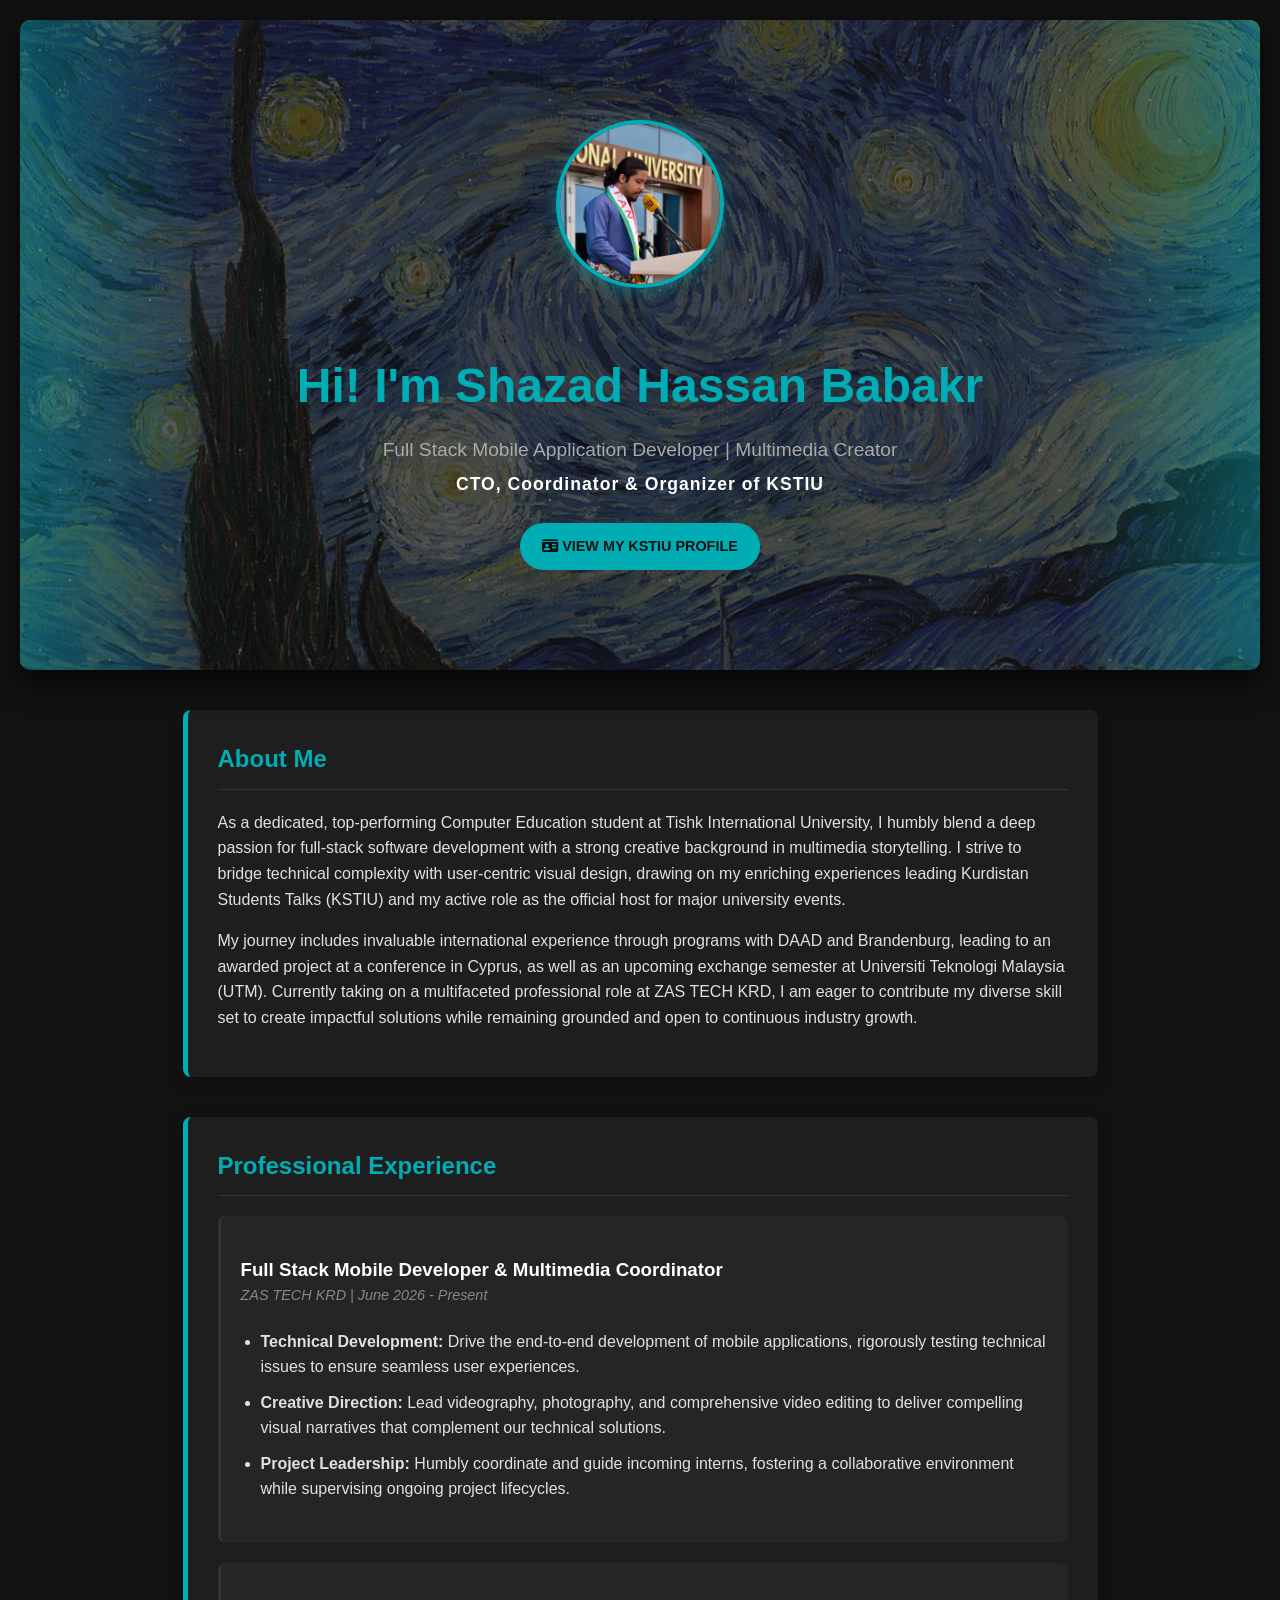
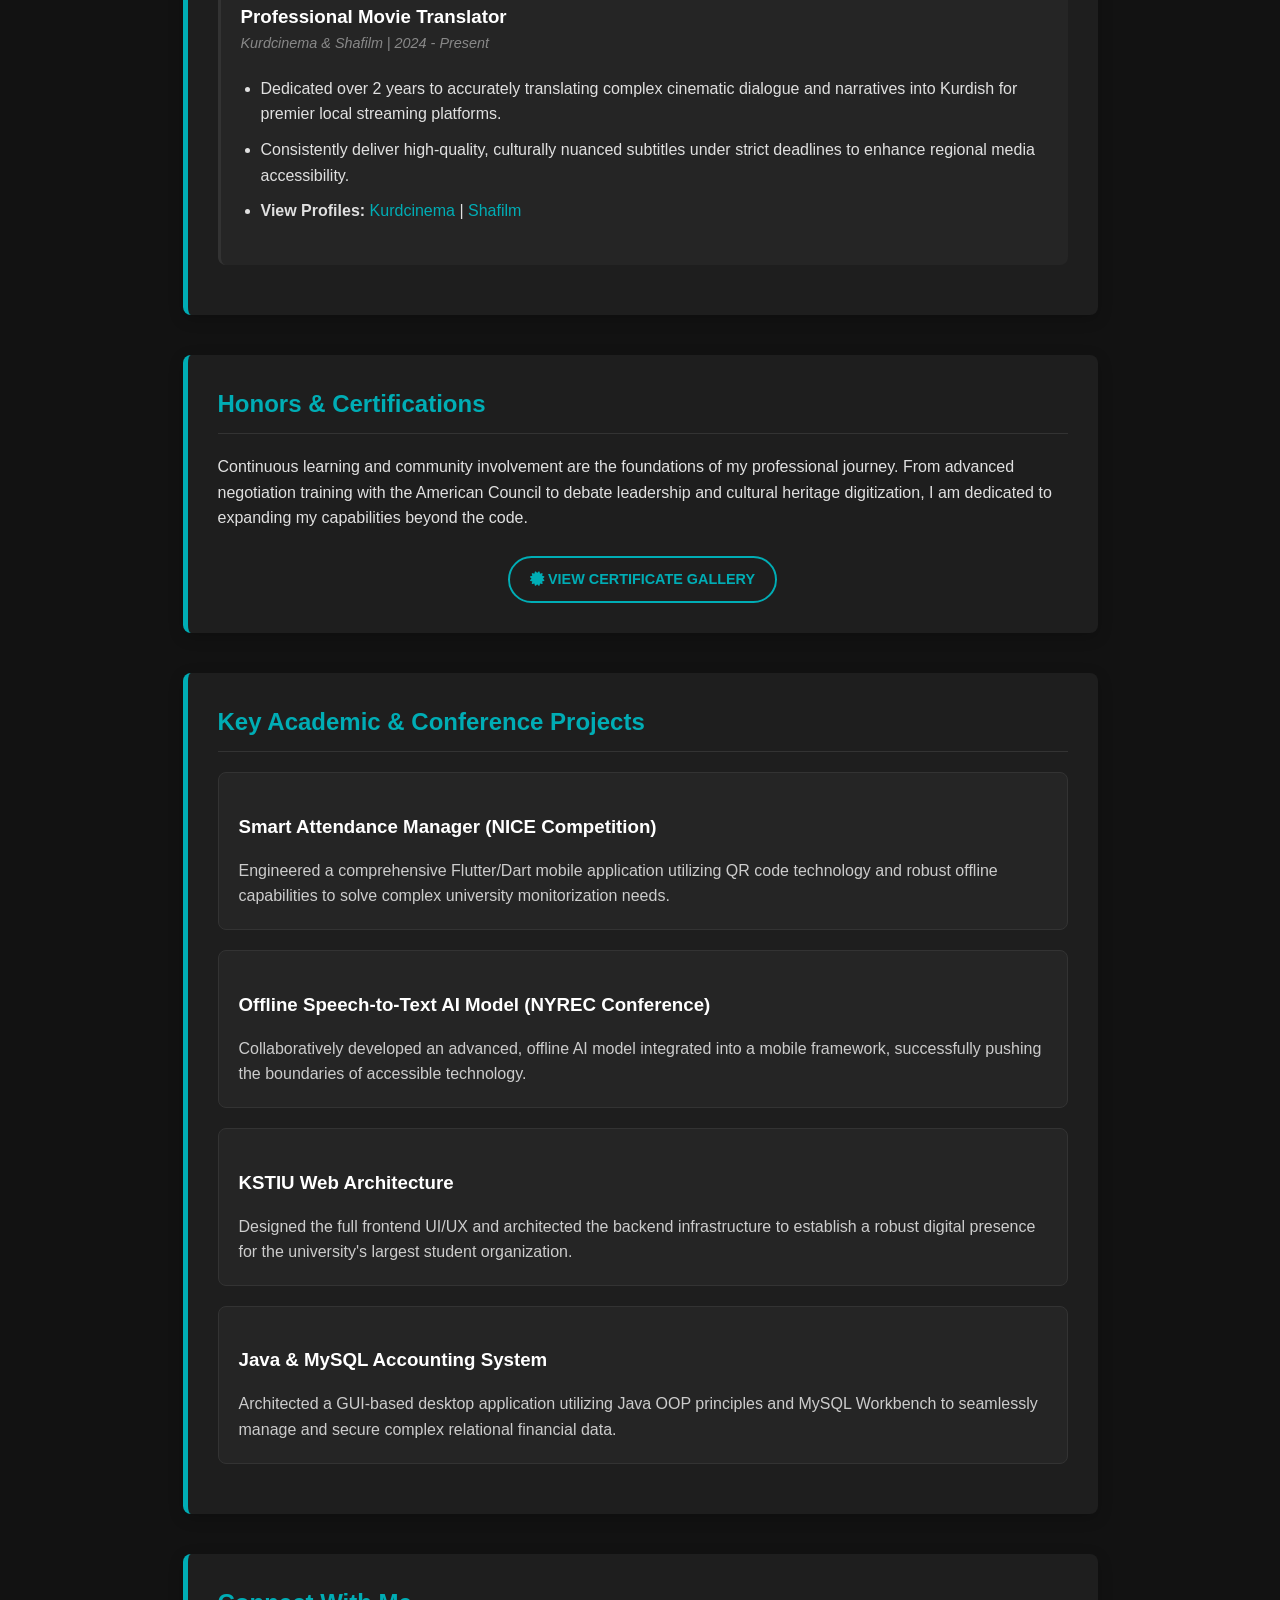
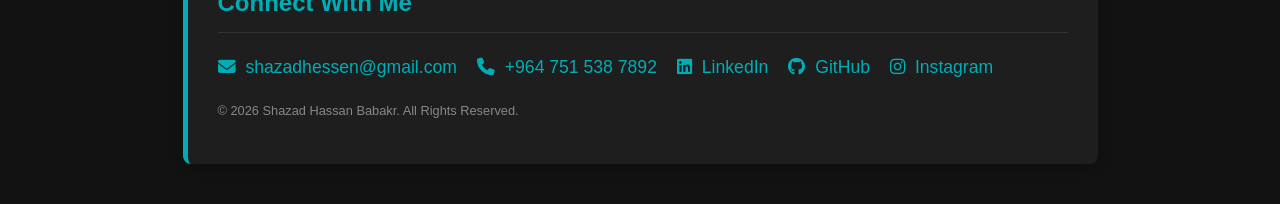
==== commit 7d994173: "adding starry night background, dynamic side glows, twinkling stars and section hover zoom" ====
--- a/index.html
+++ b/index.html
@@ -4,7 +4,7 @@
     <meta charset="UTF-8">
     <meta name="viewport" content="width=device-width, initial-scale=1.0">
     <title>Shazad Hassan Babakr | Full Stack Developer</title>
-    <link rel="stylesheet" href="assets/style.css">
+    <link rel="stylesheet" href="assets/style.css?v=2.0">
     <link rel="stylesheet" href="https://cdnjs.cloudflare.com/ajax/libs/font-awesome/6.5.1/css/all.min.css">
 </head>
 <body>
@@ -14,16 +14,21 @@
         <div id="modalCaption">Shazad Hassan Babakr - Hosting at TIU</div>
     </div>
 
-    <header class="hero fade-in-section">
+<header class="hero fade-in-section">
+        <!-- New Animated Stars Overlay -->
+        <div class="stars-overlay"></div>
+        
         <img src="assets/img/mypic.jpg" alt="Shazad Hassan Babakr" class="profile-img" id="heroImage" title="Click to view full screen">
-        <h1>Hi! I'm Shazad Hassan Babakr</h1>
-        <p>Full Stack Mobile Application Developer | Multimedia Creator</p>
-        <p class="kstiu-role">CTO, Coordinator & Organizer of KSTIU</p>
-        
-        <div class="hero-actions">
-            <a href="https://kstiu.tiu.edu.iq/organizers" target="_blank" rel="noopener" class="btn-primary">
-                <i class="fa-solid fa-id-card"></i> View My KSTIU Profile
-            </a>
+        <div class="hero-content">
+            <h1>Hi! I'm Shazad Hassan Babakr</h1>
+            <p>Full Stack Mobile Application Developer | Multimedia Creator</p>
+            <p class="kstiu-role">CTO, Coordinator & Organizer of KSTIU</p>
+            
+            <div class="hero-actions">
+                <a href="https://kstiu.tiu.edu.iq/organizers" target="_blank" rel="noopener" class="btn-primary">
+                    <i class="fa-solid fa-id-card"></i> View My KSTIU Profile
+                </a>
+            </div>
         </div>
     </header>
 
--- a/assets/style.css
+++ b/assets/style.css
@@ -169,4 +169,458 @@
 .fade-in-section.is-visible {
     opacity: 1;
     transform: none;
+}/* =========================================
+   CORE STYLING & VARIABLES
+   ========================================= */
+body {
+    font-family: 'Segoe UI', Tahoma, Geneva, Verdana, sans-serif;
+    line-height: 1.6;
+    margin: 0;
+    background-color: #121212;
+    color: #e0e0e0;
+    padding: 0 20px;
+}
+
+h2 {
+    color: #00adb5;
+    border-bottom: 1px solid #333;
+    padding-bottom: 10px;
+    margin-top: 0;
+}
+
+h3 {
+    color: #ffffff;
+    margin-bottom: 5px;
+}
+
+a {
+    color: #00adb5;
+    text-decoration: none;
+    transition: color 0.3s ease;
+}
+
+a:hover {
+    text-decoration: underline;
+    color: #007d85;
+}
+/* =========================================
+   HERO SECTION & PROFILE IMAGE
+   ========================================= */
+.hero {
+    position: relative;
+    text-align: center;
+    padding: 100px 20px;
+    /* Starry Night Background Link */
+    background-image: url('img/starry-night.jpg'); 
+    background-size: cover;
+    background-position: center;
+    background-attachment: fixed; /* Creates a cool 3D parallax effect when scrolling */
+    border-radius: 10px;
+    margin-top: 20px;
+    box-shadow: 0 10px 30px rgba(0, 0, 0, 0.8);
+    overflow: hidden;
+    z-index: 1;
+}
+
+/* Dark overlay so the text remains readable over the painting */
+.hero::before {
+    content: '';
+    position: absolute;
+    top: 0; left: 0; right: 0; bottom: 0;
+    background: rgba(18, 18, 18, 0.65); 
+    z-index: -2;
+}
+
+/* Dynamic cyan side-glow transitions */
+.hero::after {
+    content: '';
+    position: absolute;
+    top: 0; left: 0; right: 0; bottom: 0;
+    background: linear-gradient(90deg, rgba(0,173,181,0.4) 0%, rgba(0,0,0,0) 15%, rgba(0,0,0,0) 85%, rgba(0,173,181,0.4) 100%);
+    z-index: -1;
+    animation: sidePulse 4s infinite alternate ease-in-out;
+}
+
+@keyframes sidePulse {
+    0% { opacity: 0.2; }
+    100% { opacity: 1; }
+}
+
+/* Keeps the text and images above the background layers */
+.hero-content, .profile-img {
+    position: relative;
+    z-index: 5;
+}
+
+/* Twinkling Stars Animation */
+.stars-overlay {
+    position: absolute;
+    top: 0; left: 0; width: 100%; height: 100%;
+    z-index: 0;
+    pointer-events: none;
+}
+
+.stars-overlay::after {
+    content: "";
+    position: absolute;
+    top: 0; left: 0; width: 100%; height: 100%;
+    /* Creates a CSS-based starfield */
+    background-image: 
+        radial-gradient(2px 2px at 20px 30px, #ffffff, rgba(0,0,0,0)),
+        radial-gradient(2px 2px at 40px 70px, #e0e0e0, rgba(0,0,0,0)),
+        radial-gradient(2px 2px at 50px 160px, #ffffff, rgba(0,0,0,0)),
+        radial-gradient(2px 2px at 90px 40px, #d4d4d4, rgba(0,0,0,0)),
+        radial-gradient(2px 2px at 130px 80px, #ffffff, rgba(0,0,0,0)),
+        radial-gradient(2px 2px at 160px 120px, #e0e0e0, rgba(0,0,0,0));
+    background-repeat: repeat;
+    background-size: 200px 200px;
+    animation: twinkle 3s infinite alternate;
+    opacity: 0.3;
+}
+
+@keyframes twinkle {
+    0% { opacity: 0.2; transform: scale(1); }
+    100% { opacity: 0.8; transform: scale(1.05); }
+}
+
+.profile-img {
+    width: 160px;
+    height: 160px;
+    border-radius: 50%;
+    border: 4px solid #00adb5;
+    margin-bottom: 20px;
+    object-fit: cover;
+    box-shadow: 0 4px 15px rgba(0, 173, 181, 0.4);
+    transition: transform 0.3s ease;
+    cursor: pointer;
+}
+
+.profile-img:hover {
+    transform: scale(1.05);
+}
+
+.hero h1 {
+    font-size: 3rem;
+    color: #00adb5;
+    margin-bottom: 10px;
+}
+
+.hero p {
+    font-size: 1.2rem;
+    color: #aaaaaa;
+    max-width: 600px;
+    margin: 0 auto;
+}
+
+.kstiu-role {
+    color: #ffffff !important;
+    font-size: 1.1rem !important;
+    font-weight: bold;
+    margin-top: 5px !important;
+    letter-spacing: 1px;
+}
+/* =========================================
+   LAYOUT SECTIONS
+   ========================================= */
+section, footer {
+    max-width: 850px;
+    margin: 40px auto;
+    padding: 30px;
+    background: #1e1e1e;
+    border-left: 5px solid #00adb5;
+    border-radius: 8px;
+    box-shadow: 0 4px 15px rgba(0, 0, 0, 0.2);
+    position: relative;
+    /* Smooth transition for the hover zoom */
+    transition: transform 0.4s cubic-bezier(0.175, 0.885, 0.32, 1.275), box-shadow 0.4s ease;
+}
+
+/* Zooms the section toward the user on hover */
+section:hover, footer:hover {
+    transform: scale(1.02);
+    box-shadow: 0 15px 35px rgba(0, 173, 181, 0.15);
+    z-index: 10; /* Ensures the zoomed section overlaps surrounding elements cleanly */
+}
+
+/* Experience Cards */
+.experience-card {
+    background: #252525;
+    padding: 20px;
+    border-radius: 8px;
+    margin-bottom: 20px;
+    border-left: 3px solid #333;
+    transition: border-color 0.3s ease;
+}
+
+.experience-card:hover {
+    border-left-color: #00adb5;
+}
+
+.date-location {
+    font-size: 0.9rem;
+    color: #888;
+    margin-top: -5px;
+    margin-bottom: 15px;
+    font-style: italic;
+}
+
+.experience-card ul {
+    display: block;
+    list-style-type: disc;
+    padding-left: 20px;
+}
+
+.experience-card li {
+    background: none;
+    padding: 5px 0;
+    border-radius: 0;
+    font-size: 1rem;
+}
+
+/* Skills Grid */
+.skills-grid {
+    display: grid;
+    grid-template-columns: repeat(auto-fit, minmax(250px, 1fr));
+    gap: 20px;
+    margin-top: 20px;
+}
+
+.skill-category h3 {
+    font-size: 1.1rem;
+    color: #00adb5;
+    margin-bottom: 15px;
+}
+
+/* General Lists */
+ul {
+    list-style: none;
+    padding: 0;
+    display: flex;
+    flex-wrap: wrap;
+    gap: 10px;
+}
+
+li {
+    background: #333;
+    padding: 8px 15px;
+    border-radius: 20px;
+    font-size: 0.9rem;
+    color: #e0e0e0;
+}
+
+/* Project Cards */
+.project-card {
+    margin-bottom: 20px;
+    padding: 20px;
+    background: #252525;
+    border: 1px solid #333;
+    border-radius: 8px;
+    transition: all 0.3s ease;
+}
+
+.project-card:hover {
+    transform: translateY(-5px);
+    border-color: #00adb5;
+    box-shadow: 0 8px 20px rgba(0, 0, 0, 0.4);
+}
+
+.project-card p {
+    margin-bottom: 0;
+    color: #cccccc;
+}
+
+/* Contact Links */
+.contact-links {
+    display: flex;
+    flex-wrap: wrap;
+    gap: 20px;
+    margin-top: 15px;
+}
+
+.contact-links p {
+    margin: 0;
+    font-size: 1.1rem;
+}
+
+.contact-links i {
+    color: #00adb5;
+    margin-right: 5px;
+}
+
+/* =========================================
+   BUTTONS & CALLS TO ACTION
+   ========================================= */
+.hero-actions {
+    margin-top: 25px;
+}
+
+.btn-primary, .btn-secondary {
+    display: inline-block;
+    padding: 10px 20px;
+    border-radius: 25px;
+    font-weight: bold;
+    text-transform: uppercase;
+    font-size: 0.9rem;
+    transition: all 0.3s ease;
+    cursor: pointer;
+}
+
+.btn-primary {
+    background-color: #00adb5;
+    color: #121212;
+    border: 2px solid #00adb5;
+}
+
+.btn-primary:hover {
+    background-color: transparent;
+    color: #00adb5;
+    text-decoration: none;
+}
+
+.btn-secondary {
+    background-color: transparent;
+    color: #00adb5;
+    border: 2px solid #00adb5;
+}
+
+.btn-secondary:hover {
+    background-color: #00adb5;
+    color: #121212;
+    text-decoration: none;
+}
+
+.center-btn {
+    text-align: center;
+    margin-top: 25px;
+}
+
+/* =========================================
+   CERTIFICATES GRID PAGE
+   ========================================= */
+.certificates-grid {
+    display: grid;
+    grid-template-columns: repeat(auto-fit, minmax(300px, 1fr));
+    gap: 30px;
+}
+
+.cert-card {
+    background: #252525;
+    border-radius: 8px;
+    overflow: hidden;
+    border: 1px solid #333;
+    transition: transform 0.3s ease, border-color 0.3s ease;
+}
+
+.cert-card:hover {
+    transform: translateY(-5px);
+    border-color: #00adb5;
+}
+
+.cert-img-container img {
+    width: 100%;
+    height: 200px;
+    object-fit: cover;
+    border-bottom: 3px solid #00adb5;
+}
+
+.cert-info {
+    padding: 20px;
+}
+
+.cert-info h3 {
+    margin-top: 0;
+    font-size: 1.2rem;
+}
+
+.cert-issuer {
+    color: #00adb5;
+    font-size: 0.9rem;
+    margin-top: -5px;
+    margin-bottom: 15px;
+    font-weight: bold;
+}
+
+/* =========================================
+   FULL SCREEN IMAGE MODAL
+   ========================================= */
+.modal {
+    display: none; 
+    position: fixed; 
+    z-index: 1000; 
+    padding-top: 60px; 
+    left: 0;
+    top: 0;
+    width: 100%; 
+    height: 100%; 
+    overflow: auto; 
+    background-color: rgba(0,0,0,0.9); 
+}
+
+.modal-content {
+    margin: auto;
+    display: block;
+    width: 80%;
+    max-width: 900px;
+    border: 3px solid #00adb5;
+    border-radius: 8px;
+    animation-name: zoom;
+    animation-duration: 0.4s;
+}
+
+#modalCaption {
+    margin: auto;
+    display: block;
+    width: 80%;
+    max-width: 900px;
+    text-align: center;
+    color: #ccc;
+    padding: 15px 0;
+    height: 150px;
+    font-size: 1.2rem;
+}
+
+.close-modal {
+    position: absolute;
+    top: 30px;
+    right: 45px;
+    color: #f1f1f1;
+    font-size: 40px;
+    font-weight: bold;
+    transition: 0.3s;
+    cursor: pointer;
+}
+
+.close-modal:hover, .close-modal:focus {
+    color: #00adb5;
+    text-decoration: none;
+    cursor: pointer;
+}
+
+@keyframes zoom {
+    from {transform:scale(0)} 
+    to {transform:scale(1)}
+}
+
+/* =========================================
+   SCROLL ANIMATIONS
+   ========================================= */
+.fade-in-section {
+    opacity: 0;
+    transform: translateY(30px);
+    transition: opacity 0.8s ease-out, transform 0.8s ease-out;
+    will-change: opacity, visibility;
+}
+
+.fade-in-section.is-visible {
+    opacity: 1;
+    transform: none;
+}
+
+/* Responsive Design */
+@media (max-width: 600px) {
+    .hero h1 { font-size: 2.2rem; }
+    .hero p { font-size: 1rem; }
+    section, footer { margin: 20px 10px; padding: 20px; }
+    .skills-grid { grid-template-columns: 1fr; }
+    .contact-links { flex-direction: column; gap: 10px; }
 }
